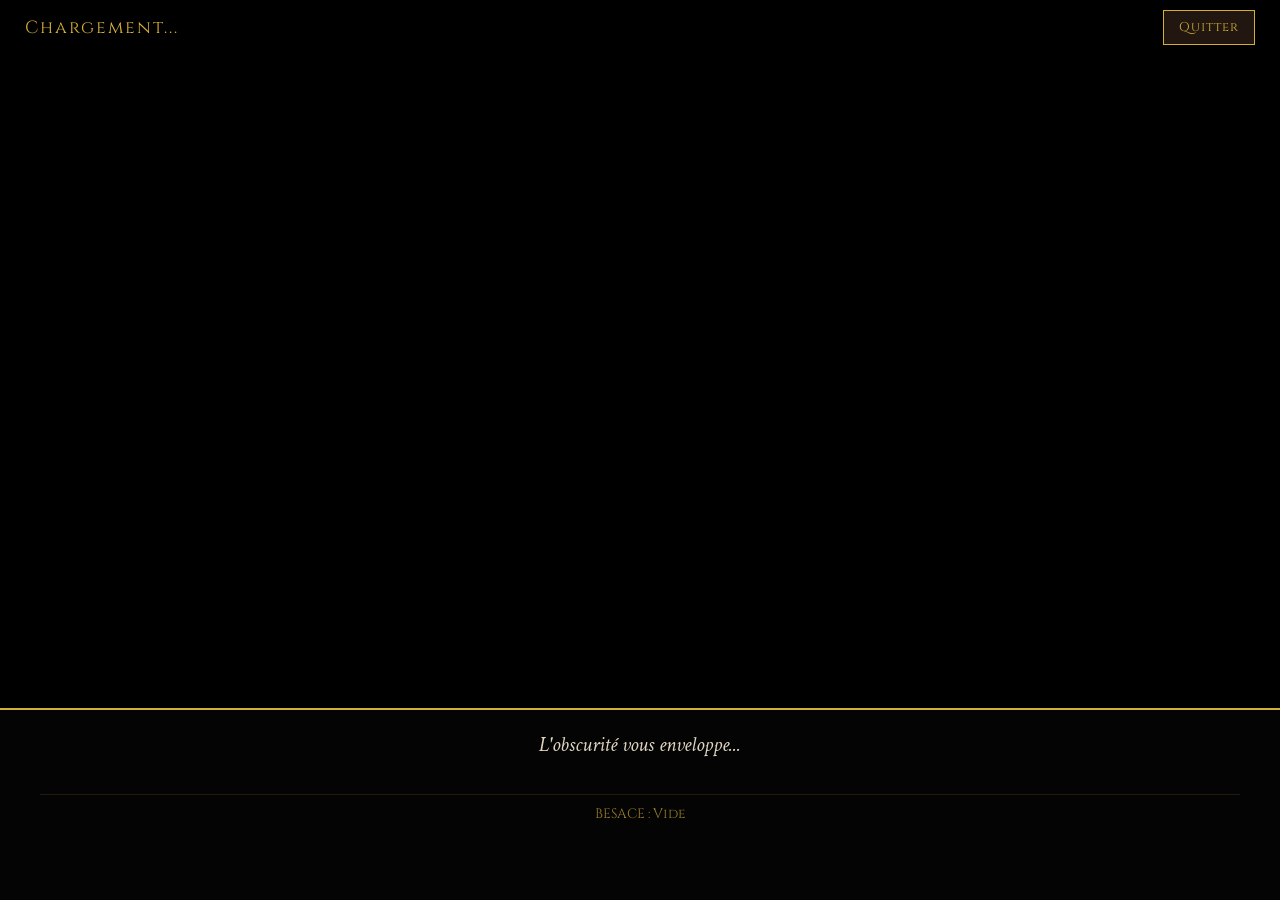
==== game.html @ 6b713013 "Add favicon link to game.html" ====
<!DOCTYPE html>
<html lang="fr">
<head>
    <meta charset="UTF-8">
    <meta name="viewport" content="width=device-width, initial-scale=1.0">
    <title>L'Héritage du Sang - Donjon</title>
    <link href="https://fonts.googleapis.com/css2?family=Cinzel:wght@400;700&family=Crimson+Text:ital,wght@0,400;0,700;1,400&display=swap" rel="stylesheet">
    <link rel="stylesheet" href="css/style.css">
    <link rel="icon" type="image/x-icon" href="favicon.ico">
    <style>
        :root {
            --gold: #d4af37;
            --blood: #8b0000;
            --panel: rgba(10, 10, 10, 0.4);
            --text: #e0d5c0;
        }

        body, html {
            margin: 0; padding: 0; height: 100%;
            background-color: #000; color: var(--text);
            font-family: 'Crimson Text', serif;
            overflow: hidden;
        }

        #scene-container {
            position: relative;
            width: 100vw; height: 100vh;
            background-size: cover;
            background-position: center;
            transition: background-image 1s ease-in-out;
            display: flex; flex-direction: column; justify-content: flex-end;
        }

        /* BARRE SUPÉRIEURE */
        #top-bar {
            position: absolute; top: 0; width: 100%;
            background: linear-gradient(to bottom, rgba(0,0,0,0.9), transparent);
            padding: 10px 25px; display: flex; justify-content: space-between; align-items: center;
            box-sizing: border-box; z-index: 100;
        }
        #player-name { font-family: 'Cinzel', serif; color: var(--gold); letter-spacing: 2px; font-size: 1.1rem; }

        /* ZONE D'INTERFACE BASSE */
        #ui-panel {
            background: var(--panel);
            border-top: 2px solid var(--gold);
            padding: 20px 40px;
            min-height: 150px;
            box-shadow: 0 -15px 40px rgba(0,0,0,0.8);
            z-index: 10;
            text-align: center;
            
            /* AJOUTE CES DEUX LIGNES ICI */
            backdrop-filter: blur(12px);
            -webkit-backdrop-filter: blur(12px);
        }
        
        #description-text {
            font-size: 1.3rem;
            line-height: 1.4;
            margin-bottom: 20px;
            max-width: 1000px;
            margin-left: auto; margin-right: auto;
            font-style: italic;
        }

        #choices-grid {
            display: flex; justify-content: center; gap: 15px; flex-wrap: wrap;
        }

        .btn-game {
            background: rgba(42, 29, 21, 0.8);
            color: var(--gold);
            border: 1px solid var(--gold);
            padding: 10px 25px;
            font-family: 'Cinzel', serif;
            cursor: pointer;
            transition: 0.3s;
            font-size: 0.95rem;
            letter-spacing: 1px;
        }

        .btn-game:hover {
            background: var(--blood);
            color: white;
            box-shadow: 0 0 15px var(--blood);
        }

        #inventory-panel {
            margin-top: 15px; padding-top: 10px;
            border-top: 1px solid rgba(212, 175, 55, 0.2);
            font-size: 0.85rem; color: var(--gold);
            font-family: 'Cinzel', serif;
            opacity: 0.7;
        }

        /* MODALE D'OBJET (LOOT) */
        .item-modal-content {
            background: linear-gradient(145deg, #1a1a1a, #000);
            border: 3px solid var(--gold);
            width: 90%; max-width: 800px;
            display: flex; flex-direction: row;
            padding: 0; overflow: hidden;
            box-shadow: 0 0 100px rgba(212, 175, 55, 0.3);
            animation: modalFadeIn 0.5s ease-out;
        }

        .item-modal-left {
            flex: 1; background: rgba(255,255,255,0.03);
            display: flex; align-items: center; justify-content: center;
            padding: 40px; border-right: 1px solid rgba(212, 175, 55, 0.2);
        }

        .item-modal-left img {
            max-width: 100%;
            filter: drop-shadow(0 0 20px var(--gold));
            animation: itemFloat 3s ease-in-out infinite;
        }

        .item-modal-right {
            flex: 1.5; padding: 40px;
            display: flex; flex-direction: column; justify-content: center; text-align: left;
        }

        #item-modal-title {
            font-family: 'Cinzel', serif; color: var(--gold);
            margin-top: 0; font-size: 2rem; letter-spacing: 4px;
        }

        #item-modal-text {
            font-size: 1.2rem; line-height: 1.6;
            margin-bottom: 30px; color: #fff;
        }

        @keyframes itemFloat {
            0%, 100% { transform: translateY(0); }
            50% { transform: translateY(-15px); }
        }

        @keyframes modalFadeIn {
            from { opacity: 0; transform: scale(0.8); }
            to { opacity: 1; transform: scale(1); }
        }

        /* RESPONSIVE SMARTPHONE */
        @media (max-width: 768px) {
            #ui-panel { padding: 25px 15px; }
            #description-text { font-size: 1.1rem; }
            .btn-game { width: 100%; padding: 15px; }
            .item-modal-content { flex-direction: column; }
            .item-modal-left { padding: 20px; }
            .item-modal-right { padding: 30px; text-align: center; }
        }
    </style>
</head>
<body>

    <div id="rotate-device">
        <div class="rotate-content">
            <img src="assets/images/rotate-icon.png" alt="Rotate">
            <p>L'Héritage du Sang nécessite le mode paysage pour une immersion totale.</p>
            <p>Merci de faire pivoter votre appareil.</p>
        </div>
    </div>

    <!-- MODALE PARCHEMIN (Messages et Questions) -->
    <div id="custom-modal" class="modal-overlay">
        <div class="modal-content">
            <div id="modal-text"></div>
            <div id="modal-input-area" style="display:none; margin-top:20px;">
                <input type="text" id="modal-input-field" style="color: black; border: 1px solid #3d2b1f; padding: 10px; width: 80%;">
            </div>
            <button id="modal-btn" class="btn-modal">Continuer</button>
        </div>
    </div>

    <!-- MODALE OBJET (Loot et Récompenses) -->
    <div id="item-modal" class="modal-overlay" style="display:none;">
        <div class="item-modal-content">
            <div class="item-modal-left">
                <img id="item-modal-img" src="" alt="Objet">
            </div>
            <div class="item-modal-right">
                <h2 id="item-modal-title">OBJET TROUVÉ</h2>
                <div id="item-modal-text"></div>
                <button id="item-modal-btn" class="btn-game">POURSUIVRE</button>
            </div>
        </div>
    </div>

    <!-- CONTENEUR PRINCIPAL DU JEU -->
    <div id="scene-container">
        <div id="top-bar">
            <div id="player-name">Chargement...</div>
            <button class="btn-game" onclick="logout()" style="padding: 8px 15px; font-size: 0.8rem;">Quitter</button>
        </div>

        <div id="ui-panel">
            <div id="description-text">L'obscurité vous enveloppe...</div>
            <div id="choices-grid"></div>
            <div id="inventory-panel">BESACE : <span id="inventory-list">Vide</span></div>
        </div>
    </div>

    <!-- MODALE HALL OF FAME (Grand Parchemin) -->
    <div id="hall-modal" class="modal-overlay" style="display:none;">
        <div class="modal-content" style="height: 600px; max-width: 500px; padding: 60px 80px;">
            <h2 style="font-family: 'Cinzel', serif; color: #3d2b1f; margin-bottom: 10px;">LES ÉVADÉS</h2>
            <div id="hall-list" style="overflow-y: auto; max-height: 350px; width: 100%; color: #3d2b1f; font-weight: bold; line-height: 2;">
                <!-- Les pseudos s'afficheront ici -->
            </div>
            <button class="btn-modal" onclick="document.getElementById('hall-modal').style.display='none'">Fermer</button>
        </div>
    </div>

    <script type="module">
        import { initializeApp } from "https://www.gstatic.com/firebasejs/10.7.1/firebase-app.js";
        import { getAuth, onAuthStateChanged, signOut } from "https://www.gstatic.com/firebasejs/10.7.1/firebase-auth.js";
        import { getFirestore, doc, getDoc, updateDoc, collection, query, where, getDocs, orderBy } from "https://www.gstatic.com/firebasejs/10.7.1/firebase-firestore.js";
        import { firebaseConfig } from "./js/config.js";
        import { UI } from "./js/ui.js";

        const app = initializeApp(firebaseConfig);
        const auth = getAuth(app);
        const db = getFirestore(app);

        // --- EXTENSION DE L'UI POUR LES OBJETS ---
        UI.showItem = function(title, text, imagePath, callback) {
            const modal = document.getElementById('item-modal');
            document.getElementById('item-modal-title').innerText = title;
            document.getElementById('item-modal-text').innerText = text;
            document.getElementById('item-modal-img').src = imagePath;
            modal.style.display = 'flex';
            document.getElementById('item-modal-btn').onclick = () => {
                modal.style.display = 'none';
                if (callback) callback();
            };
        };

        let currentUser = null;
        let userData = null;
        let currentActiveScene = null; // Pour éviter les rechargements inutiles

        // --- GESTION DES SONS AMÉLIORÉE ---
        const sounds = {
            // Actions (One-shot)
            success: new Audio('assets/audio/success.mp3'),
            error: new Audio('assets/audio/error.mp3'),
            gouttes: new Audio('assets/audio/gouttes_eau.mp3'),
            door: new Audio('assets/audio/grincement.mp3'),
            herse: new Audio('assets/audio/herse.mp3'),
            chaines: new Audio('assets/audio/chaines_sol.mp3'),
            pierre: new Audio('assets/audio/pierre_glisse.mp3'),
            verre: new Audio('assets/audio/cliquetis_verre.mp3'),
            bubbles: new Audio('assets/audio/bulles_verre.mp3'),
            vapeur: new Audio('assets/audio/alchimie_ambiance.mp3'),
            spark: new Audio('assets/audio/cristal_spark.mp3'),
            optique: new Audio('assets/audio/optique_ambiance.mp3'),
            miroir: new Audio('assets/audio/miroir_clic.mp3'),            
            rats: new Audio('assets/audio/rats_squeaks.mp3'),
            feu: new Audio('assets/audio/feu_cheminee.mp3'),
            herbo: new Audio('assets/audio/herbo_ambiance.mp3'),
            coupe: new Audio('assets/audio/herbe_coupee.mp3'),
            vent: new Audio('assets/audio/tour_vent.mp3'),
            mecanisme: new Audio('assets/audio/mecanisme_lourd.mp3'),
            tic_tac: new Audio('assets/audio/horloge_tic_tac.mp3'),
            engrenage: new Audio('assets/audio/engrenage_clic.mp3'),
            nuit: new Audio('assets/audio/nuit_remparts.mp3'),
            sommeil: new Audio('assets/audio/pschitt_sommeil.mp3'),
            espoir: new Audio('assets/audio/final_hope.mp3'),
            ouverture: new Audio('assets/audio/pont_qui_tombe.mp3'),
            vent_haut: new Audio('assets/audio/vent_sifflement.mp3'),
            gaz: new Audio('assets/audio/vapeur_pschitt.mp3'),
        };

        // Réglage précis des volumes (0.0 à 1.0)
        sounds.success.volume = 0.2;
        sounds.error.volume = 0.5;
        sounds.gouttes.volume = 0.3;
        sounds.chaines.volume = 0.4;
        sounds.rats.volume = 0.5; // Très bas pour ne pas agacer
        sounds.feu.volume = 0.3;
        sounds.door.volume = 0.4;
        sounds.herse.volume = 0.5
        sounds.verre.volume = 0.2;
        sounds.bubbles.volume = 0.4;
        sounds.vapeur.volume = 0.2;
        sounds.spark.volume = 0.4;
        sounds.optique.volume = 0.3;
        sounds.miroir.volume = 0.5;
        sounds.herbo.volume = 0.7;
        sounds.coupe.volume = 0.5;
        sounds.vent.volume = 0.4;
        sounds.mecanisme.volume = 0.5;
        sounds.tic_tac.volume = 0.3;
        sounds.engrenage.volume = 0.4;
        sounds.nuit.volume = 0.3;
        sounds.sommeil.volume = 0.5;
        sounds.espoir.volume = 0.1;
        sounds.ouverture.volume = 0.2;
        sounds.vent_haut.volume = 0.3;
        sounds.gaz.volume = 0.7;

        function playSound(name) {
            if (sounds[name]) {
                sounds[name].currentTime = 0;
                sounds[name].play().catch(e => console.log("Audio bloqué par le navigateur"));
            }
        }

        function stopAllAmbiance() {
            const ambiances = [sounds.gouttes, sounds.rats, sounds.feu, sounds.bubbles, sounds.vapeur, sounds.optique, sounds.herbo, sounds.vent, sounds.tic_tac, sounds.vent_haut, sounds.nuit, sounds.espoir];
            ambiances.forEach(s => {
                s.pause();
                s.loop = false; // On force l'arrêt de la boucle
                s.currentTime = 0;
            });
        }

        // --- DONNÉES DES SCÈNES ---
        const scenes = {
            "cellule": {
                text: "Vous reprenez conscience dans une cellule glaciale. Vos mains sont enchaînées au mur. Une odeur de salpêtre sature l'air.",
                image: "assets/images/scenes/bg_cellule_01.webp",
                ambience: "gouttes",
                choices: [
                    { text: "Observer les murs", next: "mur_enigme" },
                    { text: "Tirer sur les chaînes", action: () => UI.message("L'acier est trop solide !") }
                ]
            },
            "mur_enigme": {
                text: "Sur une pierre humide, une inscription est gravée : 'Je commence la nuit et je finis le matin, j'apparais deux fois dans l'année et une seule fois dans la journée. Qui suis-je ?'",
                image: "assets/images/scenes/bg_mur_02.webp",
                ambience: "gouttes",
                choices: [
                    { text: "Répondre à l'énigme", action: () => verifierEnigmeN() },
                    { text: "Retourner au centre", next: "cellule" }
                ]
            },
            "couloir_01": {
                text: "Les chaînes sont tombées ! La porte de la cellule a pivoté. Vous débouchez dans un couloir sombre. Des rats bloquent le passage au loin.",
                image: "assets/images/scenes/bg_cellule_01.webp", 
                choices: [
                    { text: "S'avancer vers les rats", next: "couloir_rats" }
                ]
            },
            "couloir_rats": {
                text: "Des dizaines de rats grincent des dents. Un mécanisme complexe est incrusté dans le mur humide.",
                image: "assets/images/scenes/bg_couloir_03.webp",
                ambience: "rats",
                loop: false,
                choices: [
                    { text: "Examiner le mécanisme", next: "zoom_mecanisme" },
                    { text: "Reculer", next: "couloir_01" }
                ]
            },
            "zoom_mecanisme": {
                text: "Le mécanisme attend un nombre précis. Une gravure indique : 'Seul le nombre parfait ouvrira la voie.'",
                image: "assets/images/scenes/bg_mecanisme_rats.webp",
                ambience: "rats",
                loop: false,
                choices: [
                    { text: "Voir la gravure", action: () => enigmeMathRats() },
                    { text: "S'éloigner", next: "couloir_rats" }
                ]
            },
            "salle_des_gardes": {
                text: "La trappe a aspiré les rats ! Vous arrivez dans la salle des gardes. Des armures vides semblent vous surveiller. Une lourde table en chêne trône au centre de la pièce.",
                image: "assets/images/scenes/bg_salle_gardes.webp", 
                choices: [
                    { text: "S'approcher de la table", next: "table_gardes" },
                    { text: "Fouiller les râteliers", action: () => UI.message("Les armes sont enchaînées au mur. Impossible de s'en saisir.") }
                ]
            },
            "table_gardes": {
                text: "Trois casques de cérémonie sont posés sur la table, devant une balance étrange. Une plaque de cuivre semble porter une inscription.",
                image: "assets/images/scenes/bg_table_gardes.webp", 
                choices: [
                    { text: "Lire l'énigme", action: () => enigmeCasqueOr() },
                    { text: "Revenir en arrière", next: "salle_des_gardes" }
                ]
            },
            "grille_fer": {
                text: "Une immense herse de fer bloque le passage. Un froid glacial provient de l'autre côté. À droite de la herse, une fente circulaire semble attendre un objet particulier.",
                image: "assets/images/scenes/bg_grille_fer.webp", 
                choices: [
                    { text: "Insérer le Médaillon", action: () => utiliserMedaillon() },
                    { text: "Revenir à la salle des gardes", next: "salle_des_gardes" }
                ]
            },
            "antichambre": {
                text: "L'air est ici plus lourd, chargé d'une odeur de poussière et d'ancien encens. Les Appartements Royaux s'ouvrent à vous. Une cheminée monumentale attire votre regard.",
                image: "assets/images/scenes/bg_antichambre.webp", 
                ambience: "feu",
                choices: [
                    { text: "Examiner la cheminée", next: "zoom_blason" },
                    { text: "Fouiller les tapisseries", action: () => UI.message("Elles tombent en lambeaux sous vos doigts. Rien d'utile ici.") }
                ]
            },
            "zoom_blason": {
                text: "Le blason des fondateurs est gravé dans la pierre. Quatre animaux devaient y siéger, mais certaines gravures sont effacées, on devine encore la silhouette d'un canidé sur la partie supérieure droite.",
                image: "assets/images/scenes/bg_zoom_blason.webp", 
                ambience: "feu",
                choices: [
                    { text: "Déchiffrer l'énigme", action: () => enigmeBlasonLoup() },
                    { text: "Revenir dans la pièce", next: "antichambre" }
                ]
            },
            "bibliotheque": {
                text: "La porte secrète pivotée, vous entrez dans une bibliothèque royale colossale. Des milliers de grimoires dorment ici. Une étagère semble avoir été manipulée récemment.",
                image: "assets/images/scenes/bg_bibliotheque.webp", 
                choices: [
                    { text: "Examiner l'étagère", next: "zoom_livres" },
                    { text: "Revenir à l'antichambre", next: "antichambre" }
                ]
            },
            "zoom_livres": {
                text: "Une suite de vieux livres porte des dates dorées : 1240, 1245, 1251, 1258... Un emplacement est vide, attendant le livre qui complètera la suite.",
                image: "assets/images/scenes/bg_zoom_livres.webp", 
                choices: [
                    { text: "Placer le livre manquant", action: () => enigmeLivresDates() },
                    { text: "S'éloigner", next: "bibliotheque" }
                ]
            },    
            "cabinet_curiosites": {
                text: "L'air sature de vapeurs d'éther. Des fioles colorées attendent sur un trépied. Un carnet de notes donne les instructions de dosage.",
                image: "assets/images/scenes/bg_cabinet.webp",
                ambience: "bubbles", 
                choices: [
                    { text: "Examiner les fioles", next: "zoom_cabinet" },
                    { text: "Retourner à la bibliothèque", next: "bibliotheque" }
                ]
            },
            "zoom_cabinet": {
                text: "Trois fioles (Rouge: 10ml, Bleue: 22ml, Verte: 7ml) sont prêtes sur l'établi. Le carnet détaille le calcul précis à effectuer.",
                image: "assets/images/scenes/bg_zoom_fioles.webp",
                ambience: "bubbles", 
                choices: [
                    { text: "Voir le carnet", action: () => enigmeFiolesEther() },
                    { text: "Reculer", next: "cabinet_curiosites" }
                ]
            },
            "laboratoire_alchimie": {
                text: "Des sifflements de vapeur s'échappent des tuyaux de cuivre. Au centre, un alambic monumental semble être le cœur de la pièce. Un établi sur le côté attire votre attention.",
                image: "assets/images/scenes/bg_laboratoire.webp",
                ambience: "vapeur",
                choices: [
                    { text: "Examiner l'établi", next: "zoom_alambic" },
                    { text: "Retourner au cabinet", next: "cabinet_curiosites" }
                ]
            },
            "zoom_alambic": {
                text: "Une ardoise poussiéreuse indique une formule de transmutation inachevée. Vous devez déterminer la quantité exacte de Soufre nécessaire.",
                image: "assets/images/scenes/bg_zoom_alambic.webp",
                ambience: "vapeur",
                choices: [
                    { text: "Voir l'ardoise", action: () => enigmeAlchimieEquilibre() },
                    { text: "S'éloigner", next: "laboratoire_alchimie" }
                ]
            },
            "table_geometrie": {
                text: "Une lumière pure traverse la pièce et vient frapper une table de pierre gravée. Un mécanisme de miroirs attend d'être ajusté pour diriger le faisceau.",
                image: "assets/images/scenes/bg_geometrie.webp",
                ambience: "optique",
                loop: false,
                choices: [
                    { text: "Examiner les miroirs", next: "zoom_miroirs" },
                    { text: "Revenir au laboratoire", next: "laboratoire_alchimie" }
                ]
            },
            "zoom_miroirs": {
                text: "Le socle des miroirs indique deux angles de 65°. Une inscription dit : 'Clôt le triangle pour voir la vérité'. Quel angle doit prendre le sommet ?",
                image: "assets/images/scenes/bg_zoom_miroirs.webp",
                ambience: "optique",
                loop: false,
                choices: [
                    { text: "Régler l'angle", action: () => enigmeGeometrieAngles() },
                    { text: "S'éloigner", next: "table_geometrie" }
                ]
            },
            "herboristerie": {
                text: "Une odeur apaisante de plantes séchées embaume la pièce. Sur une étagère, trois plantes singulières semblent attendre d'être préparées selon les instructions du grimoire.",
                image: "assets/images/scenes/bg_herboristerie.webp",
                ambience: "herbo",
                choices: [
                    { text: "Examiner les plantes", next: "zoom_plantes" },
                    { text: "Revenir à la table d'optique", next: "table_geometrie" }
                ]
            },
            "zoom_plantes": {
                text: "Trois plantes (Digitale Bleue, Mandragore Jaune, Belladone Pourpre) sont alignées. Le grimoire indique laquelle doit être broyée pour obtenir la poudre d'argent.",
                image: "assets/images/scenes/bg_zoom_plantes.webp",
                ambience: "herbo",
                choices: [
                    { text: "Lire le grimoire", action: () => enigmeHerboristerie() },
                    { text: "S'éloigner", next: "herboristerie" }
                ]
            },
            "ascenseur_tour": {
                text: "Vous atteignez la base de la Grande Tour. Un ascenseur massif barre la route. Pour l'activer, vous devez régler les contrepoids sur le panneau latéral.",
                image: "assets/images/scenes/bg_ascenseur.webp",
                ambience: "vent",
                choices: [
                    { text: "Examiner le panneau", next: "zoom_poids" },
                    { text: "Revenir à l'herboristerie", next: "herboristerie" }
                ]
            },
            "zoom_poids": {
                text: "Trois curseurs (Soleil, Lune, Étoile) doivent être équilibrés. La stèle indique : 'Le Soleil vaut la Lune et l'Étoile. La Lune est triple de l'Étoile. Le tout pèse 160'.",
                image: "assets/images/scenes/bg_zoom_poids.webp",
                ambience: "vent",
                choices: [
                    { text: "Régler le Soleil", action: () => enigmeAscenseurPoids() },
                    { text: "S'éloigner", next: "ascenseur_tour" }
                ]
            },
            "horloge_astro": {
                text: "L'ascenseur vous dépose au sommet de la tour. Une horloge astronomique monumentale occupe tout le mur. Ses aiguilles dorées semblent attendre une impulsion précise pour libérer le mécanisme final.",
                image: "assets/images/scenes/bg_horloge_astro.webp",
                ambience: "tic_tac",
                choices: [
                    { text: "Observer le cadran", next: "zoom_horloge" },
                    { text: "Redescendre à l'ascenseur", next: "ascenseur_tour" }
                ]
            },
            "zoom_horloge": {
                text: "Le cadran est divisé en 12 signes. Une plaque indique : 'Le Soleil avance de 5 crans par impulsion. S'il part du 12 et reçoit 4 impulsions, où s'arrêtera-t-il ?'",
                image: "assets/images/scenes/bg_zoom_horloge.webp",
                ambience: "tic_tac",
                choices: [
                    { text: "Régler le Soleil", action: () => enigmeHorlogeAstro() },
                    { text: "S'éloigner", next: "horloge_astro" }
                ]
            },
            "observatoire": {
                text: "L'horloge a pivoté, révélant un petit observatoire niché sous les toits de la tour. Un mécanisme de stabilisation semble bloquer l'accès final aux remparts.",
                image: "assets/images/scenes/bg_observatoire.webp",
                ambience: "vent_haut",
                choices: [
                    { text: "Examiner la console", next: "zoom_formule" },
                    { text: "Revenir à l'horloge", next: "horloge_astro" }
                ]
            },
            "zoom_formule": {
                text: "Une plaque indique qu'il faut injecter l'élément le plus léger pour condenser la vapeur (H2O) et libérer le verrou. Vous avez déjà l'Oxygène (O).",
                image: "assets/images/scenes/bg_zoom_formule.webp",
                ambience: "vent_haut",
                choices: [
                    { text: "Injecter l'élément", action: () => enigmeStabilisationEau() },
                    { text: "S'éloigner", next: "observatoire" }
                ]
            },
            "chemin_ronde": {
                text: "Vous sortez sur les remparts. Le vent nocturne siffle entre les créneaux. Deux gardes lourdement armés discutent près d'un brasero, bloquant l'accès à la porte du pont-levis.",
                image: "assets/images/scenes/bg_chemin_ronde.webp",
                ambience: "nuit",
                choices: [
                    { text: "Observer les gardes", next: "zoom_gardes" },
                    { text: "Revenir à l'horloge", next: "horloge_astro" }
                ]
            },
            "zoom_gardes": {
                text: "Les gardes font leurs rondes. L'un met 4 minutes, l'autre 6 minutes. Vous devez utiliser votre Poudre de Sommeil au moment exact où ils se croisent.",
                image: "assets/images/scenes/bg_zoom_gardes.webp",
                ambience: "nuit",
                choices: [
                    { text: "Utiliser la Poudre", action: () => verifierPoudreEtEnigme() },
                    { text: "S'éloigner", next: "chemin_ronde" }
                ]
            },
            "pont_levis": {
                text: "Devant vous se dresse l'ultime porte. Le mécanisme du pont-levis est là, imposant et complexe. La liberté n'est qu'à quelques engrenages.",
                image: "assets/images/scenes/bg_pont_levis.webp",
                ambience: "espoir",
                choices: [
                    { text: "Examiner le mécanisme", next: "zoom_mecanisme_final" },
                    { text: "Retourner sur les remparts", next: "chemin_ronde" }
                ]
            },
            "zoom_mecanisme_final": {
                text: "Le boîtier attend ses pièces. Une inscription dit : '3 tours de Lune d'Or, 2 ailes de Dragon, 1 fer de Maître'. Vous devez insérer vos objets et entrer le code de rotation.",
                image: "assets/images/scenes/bg_zoom_mecanisme_final.webp",
                ambience: "espoir",
                choices: [
                    { text: "Actionner le mécanisme", action: () => verifierObjetsFinaux() },
                    { text: "S'éloigner", next: "pont_levis" }
                ]
            },
            "victoire": {
                text: "Le pont s'abat dans un fracas libérateur. L'air frais de la vallée vous fouette le visage. Vous avez brisé l'Héritage du Sang. Vous faites partie des évadés du château. Vous êtes libre !",
                image: "assets/images/scenes/bg_liberte.webp",
                ambience: "espoir",
                choices: [
                    { text: "VOIR LA LISTE DES ÉVADÉS", action: () => window.afficherLesEvades() },
                    { text: "REJOUER", action: () => location.reload() }
                ]
            },            
        };

        // --- LOGIQUE DE CONNEXION ---
        onAuthStateChanged(auth, async (user) => {
            if (user) {
                currentUser = user;
                const userDoc = await getDoc(doc(db, "users", user.uid));
                userData = userDoc.data() || {};
                
                if (!Array.isArray(userData.inventory)) userData.inventory = [];
                if (!userData.currentScene) userData.currentScene = "cellule";

                document.getElementById('player-name').innerText = userData.pseudo || "Aventurier";
                
                // --- MODIFICATION ICI : On ne rend la scène que si elle change vraiment ---
                if (currentActiveScene !== userData.currentScene) {
                    currentActiveScene = userData.currentScene;
                    renderScene(userData.currentScene);
                }
            } else {
                window.location.href = "index.html";
            }
        });

        async function ajouterObjet(nomObjet) {
            if (!Array.isArray(userData.inventory)) userData.inventory = [];
            if (!userData.inventory.includes(nomObjet)) {
                userData.inventory.push(nomObjet);
                // Mise à jour visuelle immédiate
                document.getElementById('inventory-list').innerText = userData.inventory.join(", ");
                // Sauvegarde dans Firebase
                await updateDoc(doc(db, "users", currentUser.uid), {
                    inventory: userData.inventory
                });
            }
        }

        // --- RENDER ET NAVIGATION ---
        function renderScene(sceneId) {
            const scene = scenes[sceneId];
            if (!scene) return;

            // 1. ARRÊTER TOUTES LES AMBIANCES
            stopAllAmbiance();

            // 2. LANCER L'AMBIANCE DE LA SCÈNE (si elle existe)
            if (scene.ambience && sounds[scene.ambience]) {
                // Si la scène dit loop: false, on ne boucle pas. Sinon, on boucle par défaut (true).
                sounds[scene.ambience].loop = (scene.loop !== false); 
                sounds[scene.ambience].play().catch(e => console.log("Attente action joueur pour son"));
            }

            // 3. MISE À JOUR VISUELLE (Reste identique)
            document.getElementById('scene-container').style.backgroundImage = `url('${scene.image}')`;
            document.getElementById('description-text').innerText = scene.text;
            
            const grid = document.getElementById('choices-grid');
            grid.innerHTML = "";

            scene.choices.forEach(choice => {
                const btn = document.createElement('button');
                btn.className = "btn-game";
                btn.innerText = choice.text;
                btn.onclick = () => {
                    if (choice.next) changeScene(choice.next);
                    if (choice.action) choice.action();
                };
                grid.appendChild(btn);
            });

            document.getElementById('inventory-list').innerText = userData.inventory.length > 0 ? userData.inventory.join(", ") : "Vide";
        }

        async function changeScene(newSceneId) {
            currentActiveScene = newSceneId; // On met à jour le suivi
            userData.currentScene = newSceneId;
            renderScene(newSceneId);
            await updateDoc(doc(db, "users", currentUser.uid), { currentScene: newSceneId });
        }

        // --- RÉSOLUTION DES ÉNIGMES ---
        // Fonction générique factorisant le schéma commun à toutes les énigmes :
        // poser une question, vérifier la réponse (insensible à la casse et aux espaces),
        // afficher le loot le cas échéant, ajouter l'objet à l'inventaire, jouer les sons
        // et enchaîner sur la scène suivante.
        function poserEnigme({ question, bonneReponse, titre, texte, image, objet, extraSound, playDoorSound = true, sceneSuivante, messageErreur }) {
            UI.ask(question, (reponse) => {
                const rep = (reponse || "").toLowerCase().trim();
                if (rep === bonneReponse) {
                    playSound('success');
                    stopAllAmbiance(); 
                    if (extraSound) playSound(extraSound);
                    UI.showItem(titre, texte, image, async () => {
                        if (objet) await ajouterObjet(objet);
                        if (playDoorSound) playSound('door');
                        changeScene(sceneSuivante);
                    });
                } else {
                    playSound('error');
                    UI.message(messageErreur);
                }
            });
        }

        function verifierEnigmeN() {
            poserEnigme({
                question: "Quelle lettre gravez-vous sur la pierre ?",
                bonneReponse: "n",
                titre: "BRAVO !",
                texte: "Tu as trouvé la clé pour te libérer de tes chaînes !",
                image: "assets/images/items/cle_chaine.webp",
                objet: "Clé des chaînes",
                extraSound: "chaines",
                sceneSuivante: "couloir_01",
                messageErreur: "Le silence vous répond."
            });
        }

        function enigmeMathRats() {
            poserEnigme({
                question: "Le mécanisme murmure : 'Divise-moi deux fois par 2, ma somme est 9. Qui suis-je ?'",
                bonneReponse: "36",
                titre: "BRAVO !",
                texte: "Bravo ! Vous avez résolu cette seconde énigme. La trappe du couloir va s'ouvrir pour que les rats s'échappent et libère le couloir. Poursuivez votre chemin vers la sortie !",
                image: "assets/images/items/calcul.webp",
                sceneSuivante: "salle_des_gardes",
                messageErreur: "Le mécanisme refuse de bouger. Une décharge de vapeur siffle."
            });
        }

        function enigmeCasqueOr() {
            poserEnigme({
                question: "L'énigme dit : 'Bronze=2kg. Argent=Bronze+moitié d'Or. Or=Bronze+Argent'. Quel est le poids de l'Or ?",
                bonneReponse: "8",
                titre: "OBJET TROUVÉ",
                texte: "La balance s'équilibre ! Vous récupérez le Médaillon de Garde.",
                image: "assets/images/items/medaillon.webp",
                objet: "Médaillon de Garde",
                playDoorSound: false,
                sceneSuivante: "grille_fer", // Scène suivante à créer
                messageErreur: "La balance ne bouge pas. Le poids est erroné."
            });
        }

        function utiliserMedaillon() {
            // On vérifie si l'objet est dans l'inventaire
            if (userData.inventory.includes("Médaillon de Garde")) {
                playSound('success');
                playSound('herse'); 
                UI.message("Vous insérez le médaillon dans la fente. Un mécanisme complexe s'active et la herse se soulève lourdement !", () => {                    
                    changeScene("antichambre"); // Vers la Zone 2 !
                });
            } else {
                playSound('error');
                UI.message("Vous n'avez rien qui semble s'adapter à cette fente. Vous devriez fouiller la salle précédente.");
            }
        }

        
        function enigmeBlasonLoup() {
            poserEnigme({
                question: "Lion=Haut/Gauche. Aigle=Opposé. Serpent=Sous Lion. Quel prédateur veille au Nord de l'Aigle ?",
                bonneReponse: "loup",
                titre: "TRÉSOR ROYAL",
                texte: "Le blason pivote... Vous trouvez la Bague à Sceau.",
                image: "assets/images/items/bague_sceau.webp",
                objet: "Bague à Sceau",            
                extraSound: "pierre",
                sceneSuivante: "bibliotheque",
                messageErreur: "Le blason reste immobile."
            });
        }

        function enigmeLivresDates() {
            poserEnigme({
                question: "Quelle année doit porter le grimoire (1240, 1245, 1251, 1258...) ?",
                bonneReponse: "1266",
                titre: "DÉCOUVERTE",
                texte: "Le grimoire s'enclenche... Une section pivote, révélant une Fiole d'Ether.",
                image: "assets/images/items/fiole_ether.webp",
                objet: "Fiole d'Ether",
                sceneSuivante: "cabinet_curiosites",
                messageErreur: "Le livre ne rentre pas."
            });
        }

        function enigmeFiolesEther() {
            // Rappel calcul : (7 * 2) + (22 - 10) = 26
            poserEnigme({
                question: "Le nectar d'Ether doit être égal au double de la fiole la plus petite, auquel on ajoute la différence entre la plus grande et la moyenne. Quel dosage (ml) versez-vous ?",
                bonneReponse: "26",
                titre: "ALCHIMIE RÉUSSIE",
                texte: "Le mélange se stabilise et libère un compartiment secret. Vous y trouvez la Clé de l'Alchimiste.",
                image: "assets/images/items/cle_alchimiste.webp",
                objet: "Clé de l'Alchimiste",
                extraSound: "verre",               
                sceneSuivante: "laboratoire_alchimie", // Première scène de la Zone 3
                messageErreur: "Le liquide bouillonne dangereusement... Le dosage est incorrect."
            });
        }

        function enigmeAlchimieEquilibre() {
            poserEnigme({
                question: "[X] Soufre + 2 Mercures = 3 Essences. (Soufre=5, Mercure=10, Essence=15). Quelle est la valeur de X ?",
                bonneReponse: "5",
                titre: "TRANSMUTATION RÉUSSIE",
                texte: "L'alambic siffle une dernière fois et libère un éclat pourpre. Vous saisissez le Cristal d'Énergie.",
                image: "assets/images/items/cristal_energie.webp",
                objet: "Cristal d'Énergie",
                extraSound: "spark",              
                sceneSuivante: "table_geometrie", // Prochaine étape à préparer
                messageErreur: "Le mélange devient instable ! La quantité de Soufre est incorrecte."
            });
        }

        function enigmeGeometrieAngles() {
            // Calcul : 180 - (65 + 65) = 50
            poserEnigme({
                question: "Si les deux angles à la base du triangle valent 65°, quel angle (en degrés) doit avoir le sommet pour que le faisceau soit parfait ?",
                bonneReponse: "50",
                titre: "ALIGNEMENT PARFAIT",
                texte: "Le miroir pivote avec un clic sec. Le rayon frappe le cristal de la statue qui libère la Lentille d'Obsidienne.",
                image: "assets/images/items/lentille_obsidienne.webp",
                objet: "Lentille d'Obsidienne",
                extraSound: "miroir",
                sceneSuivante: "herboristerie", // Prochaine étape : l'Herboristerie
                messageErreur: "Le rayon se perd dans l'obscurité. L'angle est erroné."
            });
        }

        function enigmeHerboristerie() {
            poserEnigme({
                question: "Selon les indices du grimoire (Belladone à droite, Mandragore au centre, Digitale à gauche), laquelle de ces plantes fournit la poudre d'argent ?",
                bonneReponse: "digitale",
                titre: "PRÉPARATION RÉUSSIE",
                texte: "Vous broyez soigneusement les pétales bleus. Une fine poudre argentée se forme. Vous récupérez la Poudre de Sommeil.",
                image: "assets/images/items/poudre_sommeil.webp",
                objet: "Poudre de Sommeil",
                extraSound: "coupe",               
                sceneSuivante: "ascenseur_tour", // Transition vers la Zone 4 (La Tour)
                messageErreur: "La mixture devient sombre et malodorante. Ce n'est pas la bonne plante."
            });
        }

        function enigmeAscenseurPoids() {
            poserEnigme({
                question: "Si le total est 160, que le Soleil = Lune + Étoile, et que la Lune = 3 x Étoile... Quel est le poids du Soleil ?",
                bonneReponse: "80",
                titre: "MÉCANISME ENCLENCHÉ",
                texte: "Dans un fracas de chaînes, l'ascenseur s'ébranle et monte vers les sommets. Vous trouvez une Manivelle de Bronze au sol.",
                image: "assets/images/items/manivelle_bronze.webp",
                objet: "Manivelle de Bronze",
                extraSound: "mecanisme",
                sceneSuivante: "horloge_astro", // Prochaine étape : L'Horloge
                messageErreur: "Les contrepoids refusent de bouger. L'équilibre est rompu."
            });
        }

        function enigmeHorlogeAstro() {
            // Calcul : (5 * 4) = 20. 20 mod 12 = 8.
            poserEnigme({
                question: "Sur quel chiffre (1 à 12) le Soleil finira-t-il sa course après 4 impulsions de 5 crans ?",
                bonneReponse: "8",
                titre: "ALIGNEMENT CÉLESTE",
                texte: "Les rouages s'alignent dans un bourdonnement harmonieux. Un compartiment secret s'ouvre, révélant un Rouage d'Or.",
                image: "assets/images/items/rouage_or.webp",
                objet: "Rouage d'Or",
                extraSound: "engrenage",
                sceneSuivante: "observatoire", // Prochaine étape : Les Gardes
                messageErreur: "L'aiguille tremble mais revient à sa place. Le calcul est faux."
            });
        }

        function verifierPoudreEtEnigme() {
            if (userData.inventory.includes("Poudre de Sommeil")) {
                enigmeGardesSommeil();
            } else {
                playSound('error');
                UI.message("Vous n'avez rien pour neutraliser ces gardes discrètement. Vous devriez fouiller l'herboristerie.");
            }
        }

        function enigmeStabilisationEau() {
            poserEnigme({
                question: "Quel symbole chimique (une seule lettre) faut-il ajouter deux fois à l'Oxygène (O) pour former la molécule d'eau indispensable à la vie ?",
                bonneReponse: "h",
                titre: "ÉQUILIBRE ATTEINT",
                texte: "La vapeur se condense instantanément. Le verrou givré de la porte des remparts explose, libérant le passage. Vous récupérez un Condenseur de Vapeur.",
                image: "assets/images/items/condenseur_vapeur.webp",
                objet: "Condenseur de Vapeur",
                extraSound: "gaz",
                sceneSuivante: "chemin_ronde", // Maintenant on va vers les gardes
                messageErreur: "Le mélange reste gazeux. L'élément injecté n'est pas le bon."
            });
        }

        function enigmeGardesSommeil() {
            // Calcul PPCM de 4 et 6 = 12
            poserEnigme({
                question: "Si le premier garde passe toutes les 4 min et le second toutes les 6 min, dans combien de minutes se croiseront-ils à nouveau devant vous ?",
                bonneReponse: "12",
                titre: "GARDES NEUTRALISÉS",
                texte: "Vous lancez la poudre au moment précis. Les gardes s'effondrent dans un sommeil profond. Vous récupérez la Clé du Pont-Levis sur l'un d'eux.",
                image: "assets/images/items/cle_pont_levis.webp",
                objet: "Clé du Pont-Levis",
                extraSound: "sommeil",
                sceneSuivante: "pont_levis", // Vers le grand final !
                messageErreur: "Votre jet est mal synchronisé. Les gardes sont alertés mais vous parvenez à vous cacher de justesse !"
            });
        }

        function verifierObjetsFinaux() {
            const inventaire = userData.inventory;
            if (inventaire.includes("Rouage d'Or") && inventaire.includes("Manivelle de Bronze") && inventaire.includes("Clé du Pont-Levis")) {
                enigmeFinaleCombinaison();
            } else {
                playSound('error');
                UI.message("Il vous manque des éléments pour activer ce mécanisme. Avez-vous exploré la tour et neutralisé les gardes ?");
            }
        }

        function enigmeFinaleCombinaison() {
            poserEnigme({
                question: "En suivant l'ordre des rotations (Rouage, Manivelle, Clé), quel est le code final à inscrire ?",
                bonneReponse: "321",
                titre: "LIBERTÉ !",
                texte: "Les rouages s'enclenchent, les chaînes se déroulent... Le pont-levis descend lentement vers la vallée !",
                image: "assets/images/items/bg_libre.webp",
                playDoorSound: false,
                extraSound: "ouverture",
                sceneSuivante: "victoire",
                messageErreur: "Les objets s'entrechoquent mais rien ne bouge. La séquence est mauvaise."
            });

            // --- AJOUT : On marque le succès dans Firebase ---
            updateDoc(doc(db, "users", currentUser.uid), { 
                hasEscaped: true,
                escapedAt: new Date() 
            });
        }

        // --- LOGIQUE DU HALL OF FAME ---
        async function afficherLesEvades() {
            const hallModal = document.getElementById('hall-modal');
            const hallList = document.getElementById('hall-list');
            
            // On vide et on montre un message de chargement
            hallList.innerHTML = "<div style='text-align:center; padding:20px;'>Le parchemin se déroule...</div>";
            hallModal.style.display = 'flex';

            try {
                // Requête : Tous les utilisateurs ayant terminé (hasEscaped == true) triés par date
                const q = query(
                    collection(db, "users"), 
                    where("hasEscaped", "==", true), 
                    orderBy("escapedAt", "desc")
                );
                
                const querySnapshot = await getDocs(q);
                
                // On commence par mettre le joueur actuel en haut de liste
                let listeHTML = `<div style="color: #8b0000; border-bottom: 2px dashed #3d2b1f; margin-bottom: 15px; padding-bottom: 5px;">⭐ ${userData.pseudo} (Vous)</div>`;
                
                let count = 0;
                querySnapshot.forEach((doc) => {
                    const data = doc.data();
                    // On évite de se doubler dans la liste
                    if (data.pseudo !== userData.pseudo) {
                        listeHTML += `<div style="margin-bottom: 8px;">${data.pseudo}</div>`;
                        count++;
                    }
                });

                if(count === 0 && querySnapshot.empty) {
                    listeHTML = "<div>Vous êtes le premier à vous évader !</div>";
                }

                hallList.innerHTML = listeHTML;
            } catch (e) {
                console.error("Erreur Hall of Fame:", e);
                hallList.innerHTML = "<div style='font-size:0.9rem;'>Le mécanisme de la liste est grippé... (Vérifiez les index Firebase)</div>";
            }
        }

        // On rend la fonction disponible pour le bouton HTML
        window.afficherLesEvades = afficherLesEvades;

        window.logout = () => signOut(auth);

    </script>
</body>
</html>
---- css/style.css ----
/* css/style.css */
:root {
    --gold: #d4af37;
    --blood: #8b0000;
    --glass: rgba(0, 0, 0, 0.6);
    --text-color: #e0d5c0;
    --parchment-ink: #3d2b1f;
}

body, html {
    margin: 0; padding: 0; height: 100%;
    font-family: 'Crimson Text', serif;
    background-color: #000; color: var(--text-color);
    overflow-x: hidden;
}

/* IMAGE DE FOND (Note le ../ pour sortir du dossier css) */
.bg-accueil {
    position: fixed; top: 0; left: 0; width: 100vw; height: 100vh;
    background-image: url('../assets/images/bg_accueil.webp');
    background-repeat: no-repeat; background-size: cover;
    background-position: center; z-index: 1;
}

.bg-overlay {
    position: fixed; top: 0; left: 0; width: 100vw; height: 100vh;
    background: radial-gradient(circle, rgba(0,0,0,0) 0%, rgba(0,0,0,0.2) 100%);
    z-index: 2;
}

.container {
    position: relative; z-index: 10;
    display: flex; flex-direction: column; align-items: center;
    justify-content: flex-start; padding-top: 10vh;
    min-height: 100vh; padding-bottom: 50px; box-sizing: border-box;
}

.header-titles { margin-bottom: 40px; text-align: center; padding: 0 20px; }

h1 {
    font-family: 'Cinzel', serif; font-size: 5rem;
    color: var(--gold); text-shadow: 0 0 20px rgba(0,0,0,1), 4px 4px 10px rgba(0,0,0,0.8);
    margin: 0; letter-spacing: 12px; line-height: 1.1;
}

.subtitle {
    font-family: 'Cinzel', serif; font-size: 1.8rem;
    color: var(--gold); letter-spacing: 14px;
    text-shadow: 2px 2px 5px rgba(0,0,0,0.8);
    margin-top: 15px; font-weight: bold; opacity: 0.9;
}

.auth-card {
    background: var(--glass); padding: 30px; border: 1px solid var(--gold);
    border-radius: 8px; width: 90%; max-width: 380px;
    box-shadow: 0 0 50px rgba(0,0,0,0.9);
}

h2 { font-family: 'Cinzel', serif; font-size: 1.3rem; color: var(--gold); text-align: center; margin-bottom: 25px; }

.input-group { margin-bottom: 20px; text-align: left; }
label { display: block; margin-bottom: 8px; font-size: 0.9rem; color: #bbb; text-transform: uppercase; }
input { width: 100%; padding: 14px; background: rgba(255,255,255,0.05); border: 1px solid #444; color: white; border-radius: 4px; box-sizing: border-box; }
input:focus { outline: none; border-color: var(--gold); }

.btn-main {
    width: 100%; padding: 16px; background: var(--blood); color: white;
    border: 1px solid var(--gold); font-family: 'Cinzel', serif;
    font-weight: bold; cursor: pointer; letter-spacing: 2px;
}

.toggle-auth { margin-top: 20px; font-size: 0.85rem; color: #aaa; cursor: pointer; text-align: center; text-decoration: underline; }
.credits { position: absolute; bottom: 15px; left: 20px; color: var(--gold); font-size: 0.9rem; z-index: 10; }

/* Cache le message par défaut */
#rotate-device {
    display: none;
    position: fixed;
    top: 0; left: 0; width: 100%; height: 100%;
    background: #000; color: #d4af37;
    z-index: 9999;
    text-align: center;
    justify-content: center; align-items: center;
}

/* LE PARCHEMIN */
.modal-overlay {
    position: fixed; top: 0; left: 0; width: 100%; height: 100%;
    background: rgba(0,0,0,0.8); display: none;
    justify-content: center; align-items: center; z-index: 2000;
}

.modal-content {
    background: url('../assets/images/items/parche.webp') no-repeat center center;
    background-size: contain;
    width: 95%; 
    max-width: 600px;
    height: 450px;
    display: flex; flex-direction: column;
    justify-content: center; align-items: center;
    /* On passe de 80px à 110px de padding latéral pour repousser le texte vers le centre */
    padding: 40px 110px; 
    box-sizing: border-box; text-align: center;
    color: #3d2b1f; font-family: 'Crimson Text', serif;
    font-weight: bold; font-size: 1.1rem;
}

#modal-text {
    width: 100%;
    /* On réduit la largeur max de 380px à 320px pour forcer des lignes plus courtes */
    max-width: 320px; 
    margin-bottom: 10px;
    line-height: 1.3; /* On aère un peu l'interligne pour la lisibilité */
    word-wrap: break-word;
}

#modal-input-field {
    background: rgba(0,0,0,0.05);
    border: 1px solid #3d2b1f;
    font-family: 'Cinzel', serif;
    text-align: center;
    width: 200px; /* Champ plus petit et élégant */
}

.btn-modal {
    margin-top: 20px; background: transparent;
    border: 1px solid var(--parchment-ink); padding: 8px 20px;
    color: var(--parchment-ink); cursor: pointer;
    font-family: 'Cinzel', serif; font-weight: bold;
}

/* RESPONSIVE */
@media (max-width: 768px) {
    h1 { font-size: 2.5rem; letter-spacing: 4px; }
    .subtitle { font-size: 1.2rem; }
    .modal-content { height: 320px; padding: 40px; font-size: 1rem; }
}

/* Affiche le message seulement si le téléphone est en mode portrait (vertical) */
@media screen and (orientation: portrait) {
    #rotate-device {
        display: flex;
    }
}

.rotate-content img { width: 80px; margin-bottom: 20px; animation: rotateAnim 2s infinite; }
@keyframes rotateAnim {
    0% { transform: rotate(0deg); }
    50% { transform: rotate(-90deg); }
    100% { transform: rotate(0deg); }
}
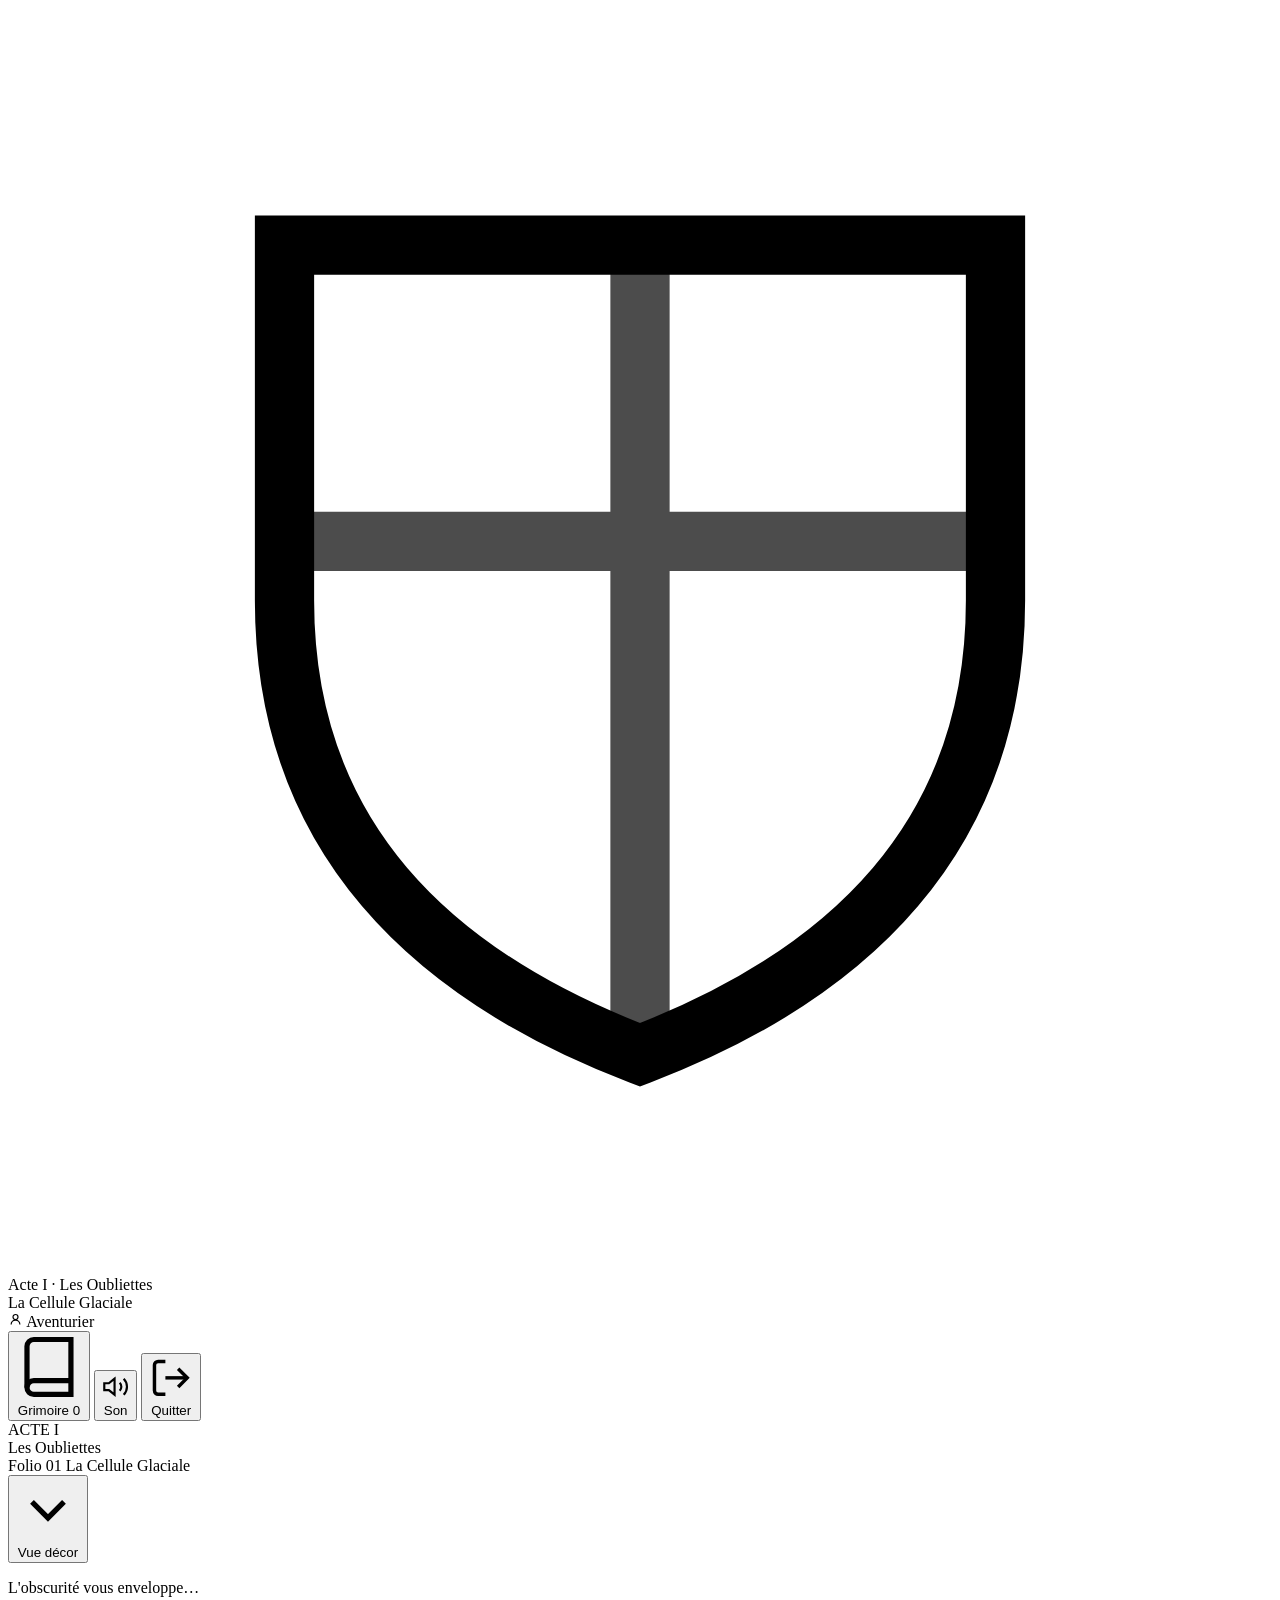
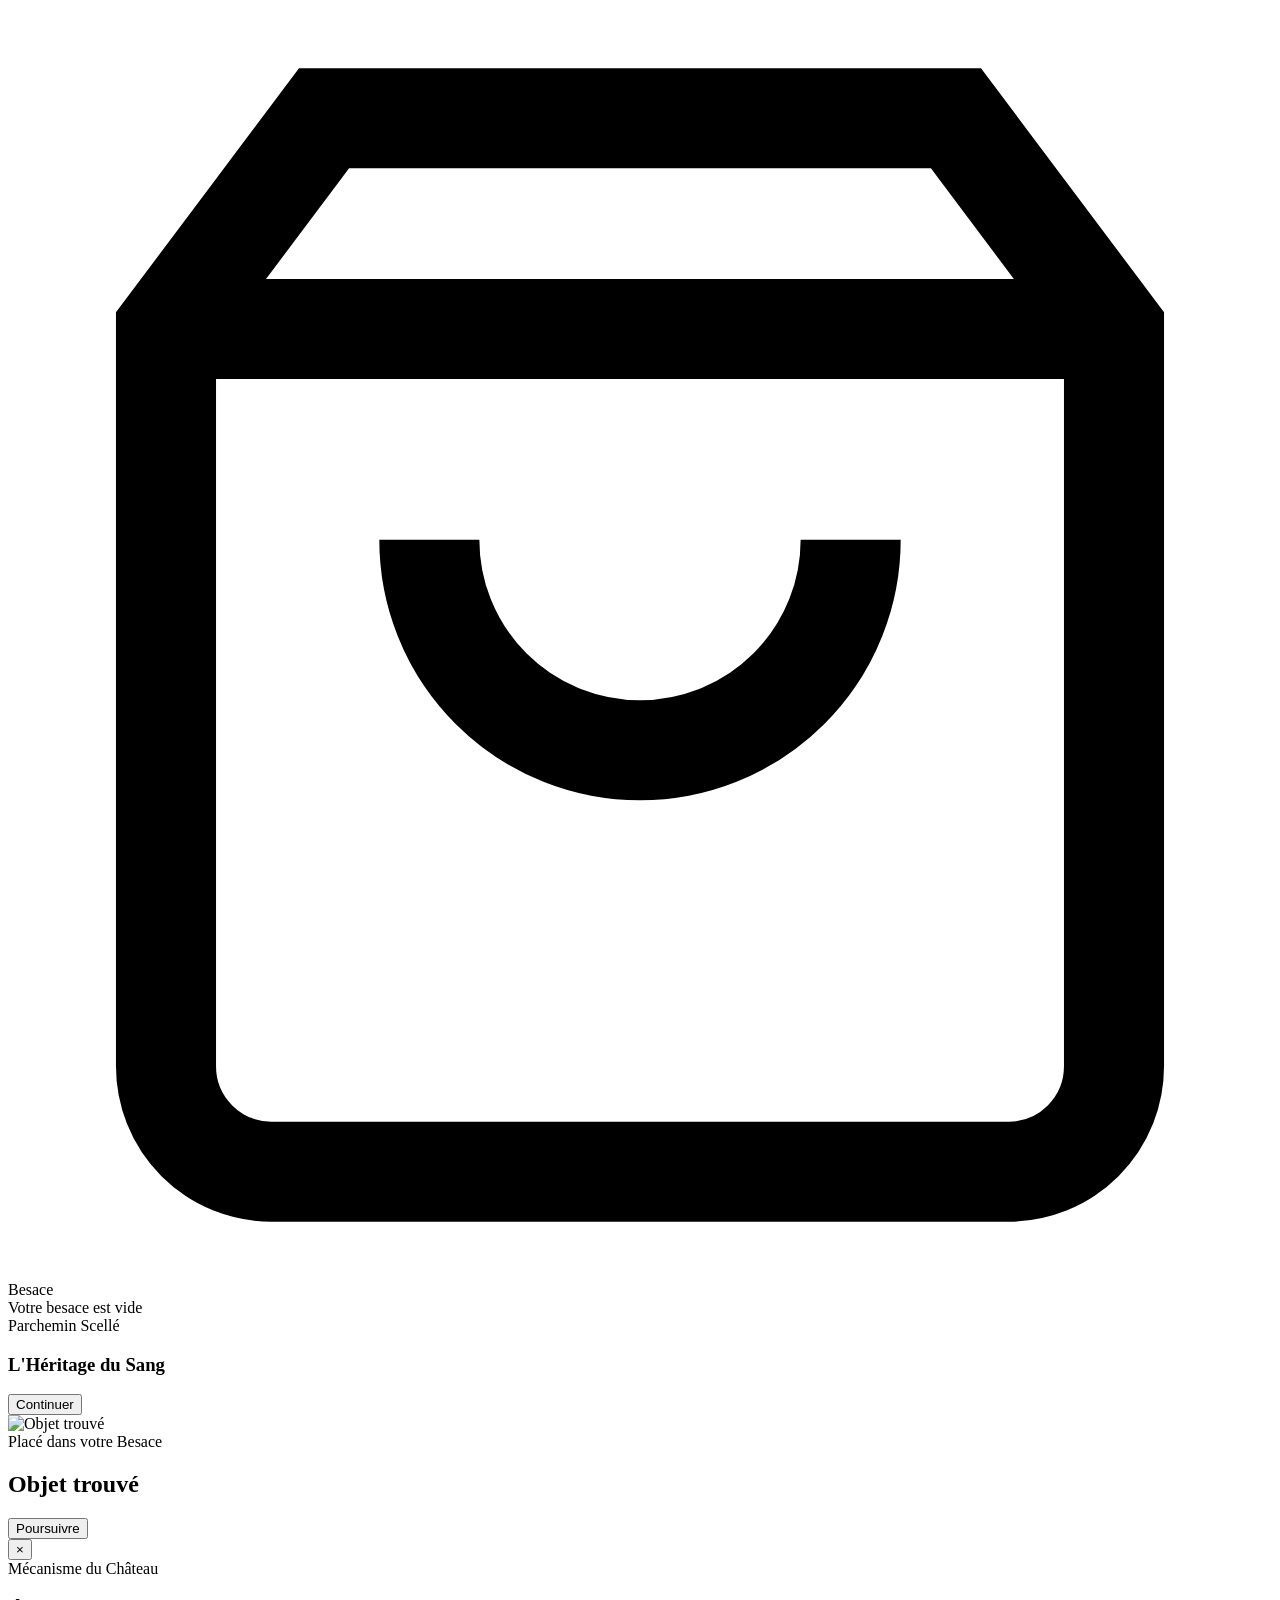
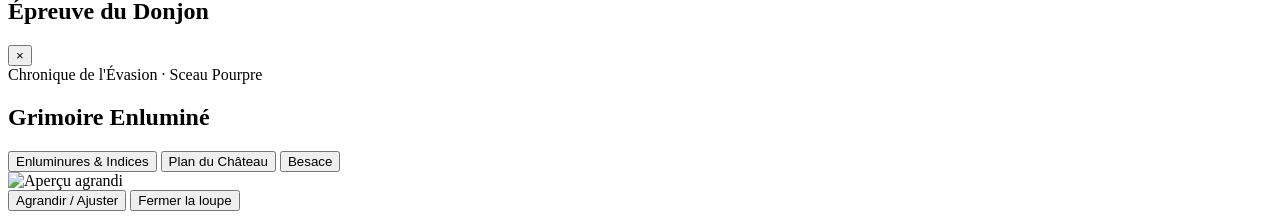
==== commit 7a3539b3: "Add files via upload" ====
--- a/game.html
+++ b/game.html
@@ -1,989 +1,236 @@
 <!DOCTYPE html>
 <html lang="fr">
 <head>
-    <meta charset="UTF-8">
-    <meta name="viewport" content="width=device-width, initial-scale=1.0">
-    <title>L'Héritage du Sang - Donjon</title>
-    <link href="https://fonts.googleapis.com/css2?family=Cinzel:wght@400;700&family=Crimson+Text:ital,wght@0,400;0,700;1,400&display=swap" rel="stylesheet">
-    <link rel="stylesheet" href="css/style.css">
-    <link rel="icon" type="image/x-icon" href="favicon.ico">
-    <style>
-        :root {
-            --gold: #d4af37;
-            --blood: #8b0000;
-            --panel: rgba(10, 10, 10, 0.4);
-            --text: #e0d5c0;
-        }
-
-        body, html {
-            margin: 0; padding: 0; height: 100%;
-            background-color: #000; color: var(--text);
-            font-family: 'Crimson Text', serif;
-            overflow: hidden;
-        }
-
-        #scene-container {
-            position: relative;
-            width: 100vw; height: 100vh;
-            background-size: cover;
-            background-position: center;
-            transition: background-image 1s ease-in-out;
-            display: flex; flex-direction: column; justify-content: flex-end;
-        }
-
-        /* BARRE SUPÉRIEURE */
-        #top-bar {
-            position: absolute; top: 0; width: 100%;
-            background: linear-gradient(to bottom, rgba(0,0,0,0.9), transparent);
-            padding: 10px 25px; display: flex; justify-content: space-between; align-items: center;
-            box-sizing: border-box; z-index: 100;
-        }
-        #player-name { font-family: 'Cinzel', serif; color: var(--gold); letter-spacing: 2px; font-size: 1.1rem; }
-
-        /* ZONE D'INTERFACE BASSE */
-        #ui-panel {
-            background: var(--panel);
-            border-top: 2px solid var(--gold);
-            padding: 20px 40px;
-            min-height: 150px;
-            box-shadow: 0 -15px 40px rgba(0,0,0,0.8);
-            z-index: 10;
-            text-align: center;
-            
-            /* AJOUTE CES DEUX LIGNES ICI */
-            backdrop-filter: blur(12px);
-            -webkit-backdrop-filter: blur(12px);
-        }
-        
-        #description-text {
-            font-size: 1.3rem;
-            line-height: 1.4;
-            margin-bottom: 20px;
-            max-width: 1000px;
-            margin-left: auto; margin-right: auto;
-            font-style: italic;
-        }
-
-        #choices-grid {
-            display: flex; justify-content: center; gap: 15px; flex-wrap: wrap;
-        }
-
-        .btn-game {
-            background: rgba(42, 29, 21, 0.8);
-            color: var(--gold);
-            border: 1px solid var(--gold);
-            padding: 10px 25px;
-            font-family: 'Cinzel', serif;
-            cursor: pointer;
-            transition: 0.3s;
-            font-size: 0.95rem;
-            letter-spacing: 1px;
-        }
-
-        .btn-game:hover {
-            background: var(--blood);
-            color: white;
-            box-shadow: 0 0 15px var(--blood);
-        }
-
-        #inventory-panel {
-            margin-top: 15px; padding-top: 10px;
-            border-top: 1px solid rgba(212, 175, 55, 0.2);
-            font-size: 0.85rem; color: var(--gold);
-            font-family: 'Cinzel', serif;
-            opacity: 0.7;
-        }
-
-        /* MODALE D'OBJET (LOOT) */
-        .item-modal-content {
-            background: linear-gradient(145deg, #1a1a1a, #000);
-            border: 3px solid var(--gold);
-            width: 90%; max-width: 800px;
-            display: flex; flex-direction: row;
-            padding: 0; overflow: hidden;
-            box-shadow: 0 0 100px rgba(212, 175, 55, 0.3);
-            animation: modalFadeIn 0.5s ease-out;
-        }
-
-        .item-modal-left {
-            flex: 1; background: rgba(255,255,255,0.03);
-            display: flex; align-items: center; justify-content: center;
-            padding: 40px; border-right: 1px solid rgba(212, 175, 55, 0.2);
-        }
-
-        .item-modal-left img {
-            max-width: 100%;
-            filter: drop-shadow(0 0 20px var(--gold));
-            animation: itemFloat 3s ease-in-out infinite;
-        }
-
-        .item-modal-right {
-            flex: 1.5; padding: 40px;
-            display: flex; flex-direction: column; justify-content: center; text-align: left;
-        }
-
-        #item-modal-title {
-            font-family: 'Cinzel', serif; color: var(--gold);
-            margin-top: 0; font-size: 2rem; letter-spacing: 4px;
-        }
-
-        #item-modal-text {
-            font-size: 1.2rem; line-height: 1.6;
-            margin-bottom: 30px; color: #fff;
-        }
-
-        @keyframes itemFloat {
-            0%, 100% { transform: translateY(0); }
-            50% { transform: translateY(-15px); }
-        }
-
-        @keyframes modalFadeIn {
-            from { opacity: 0; transform: scale(0.8); }
-            to { opacity: 1; transform: scale(1); }
-        }
-
-        /* RESPONSIVE SMARTPHONE */
-        @media (max-width: 768px) {
-            #ui-panel { padding: 25px 15px; }
-            #description-text { font-size: 1.1rem; }
-            .btn-game { width: 100%; padding: 15px; }
-            .item-modal-content { flex-direction: column; }
-            .item-modal-left { padding: 20px; }
-            .item-modal-right { padding: 30px; text-align: center; }
-        }
-    </style>
+  <meta charset="UTF-8" />
+  <meta name="viewport" content="width=device-width, initial-scale=1.0" />
+  <title>L'Héritage du Sang — Exploration du Donjon</title>
+  <link rel="icon" type="image/x-icon" href="favicon.ico" />
+  <link rel="preconnect" href="https://fonts.googleapis.com" />
+  <link rel="preconnect" href="https://fonts.gstatic.com" crossorigin />
+  <link href="https://fonts.googleapis.com/css2?family=Cinzel:wght@500;600;700&family=Cormorant+Garamond:ital,wght@0,400;0,600;1,400;1,600&family=DM+Sans:wght@400;500;600;700&display=swap" rel="stylesheet" />
+  <link rel="stylesheet" href="css/theme.css" />
+  <link rel="stylesheet" href="css/game.css" />
+  <link rel="stylesheet" href="css/minigames.css" />
 </head>
-<body>
-
-    <div id="rotate-device">
-        <div class="rotate-content">
-            <img src="assets/images/rotate-icon.png" alt="Rotate">
-            <p>L'Héritage du Sang nécessite le mode paysage pour une immersion totale.</p>
-            <p>Merci de faire pivoter votre appareil.</p>
-        </div>
-    </div>
-
-    <!-- MODALE PARCHEMIN (Messages et Questions) -->
-    <div id="custom-modal" class="modal-overlay">
-        <div class="modal-content">
-            <div id="modal-text"></div>
-            <div id="modal-input-area" style="display:none; margin-top:20px;">
-                <input type="text" id="modal-input-field" style="color: black; border: 1px solid #3d2b1f; padding: 10px; width: 80%;">
+<body class="game-page">
+  <div id="scene-stage">
+    <div id="scene-layer-a" class="scene-layer is-visible" aria-hidden="true"></div>
+    <div id="scene-layer-b" class="scene-layer" aria-hidden="true"></div>
+    <div class="scene-vignette" aria-hidden="true"></div>
+    <div class="scene-draft-frame" aria-hidden="true"></div>
+
+    <!-- RUBAN SUPÉRIEUR ENLUMINÉ -->
+    <header class="top-ribbon">
+      <div class="ribbon-left">
+        <div class="ribbon-seal" aria-hidden="true">
+          <svg viewBox="0 0 64 64" fill="none" stroke="currentColor" stroke-width="3">
+            <path d="M14 12h36v18c0 12-7.5 19-18 23-10.5-4-18-11-18-23V12Z" />
+            <path d="M32 12v41M14 27h36" stroke-opacity="0.7" />
+          </svg>
+        </div>
+        <div class="ribbon-location">
+          <div id="zone-label" class="ribbon-zone-label">Acte I · Les Oubliettes</div>
+          <div id="scene-title" class="ribbon-scene-title">La Cellule Glaciale</div>
+        </div>
+      </div>
+
+      <nav id="zone-stepper" class="zone-stepper" aria-label="Progression des 4 actes"></nav>
+
+      <div class="ribbon-actions">
+        <div class="player-chip" title="Prisonnier en fuite">
+          <svg viewBox="0 0 24 24" fill="none" stroke="currentColor" stroke-width="1.9" width="15" height="15">
+            <circle cx="12" cy="8" r="4" />
+            <path d="M5 20a7 7 0 0 1 14 0" />
+          </svg>
+          <span id="player-name">Aventurier</span>
+        </div>
+
+        <button type="button" class="btn-icon btn-journal" id="btn-journal" title="Ouvrir le Grimoire d'Évasion">
+          <svg viewBox="0 0 24 24" fill="none" stroke="currentColor" stroke-width="1.9">
+            <path d="M4 19.5A2.5 2.5 0 0 1 6.5 17H20" />
+            <path d="M6.5 2H20v20H6.5A2.5 2.5 0 0 1 4 19.5v-15A2.5 2.5 0 0 1 6.5 2z" />
+          </svg>
+          <span class="btn-label">Grimoire</span>
+          <span id="journal-badge" class="journal-badge">0</span>
+        </button>
+
+        <button type="button" class="btn-icon btn-audio" id="btn-audio" title="Activer ou couper le son">
+          <svg id="icon-audio-on" viewBox="0 0 24 24" fill="none" stroke="currentColor" stroke-width="1.9">
+            <polygon points="11 5 6 9 2 9 2 15 6 15 11 19 11 5" />
+            <path d="M15.5 8.5a5 5 0 0 1 0 7" />
+            <path d="M19 5a10 10 0 0 1 0 14" />
+          </svg>
+          <svg id="icon-audio-off" viewBox="0 0 24 24" fill="none" stroke="currentColor" stroke-width="1.9" style="display:none;">
+            <polygon points="11 5 6 9 2 9 2 15 6 15 11 19 11 5" />
+            <line x1="23" y1="9" x2="17" y2="15" />
+            <line x1="17" y1="9" x2="23" y2="15" />
+          </svg>
+          <span class="btn-label">Son</span>
+        </button>
+
+        <button type="button" class="btn-icon" id="btn-logout" title="Quitter le donjon">
+          <svg viewBox="0 0 24 24" fill="none" stroke="currentColor" stroke-width="1.9">
+            <path d="M9 21H5a2 2 0 0 1-2-2V5a2 2 0 0 1 2-2h4" />
+            <polyline points="16 17 21 12 16 7" />
+            <line x1="21" y1="12" x2="9" y2="12" />
+          </svg>
+          <span class="btn-label">Quitter</span>
+        </button>
+      </div>
+    </header>
+
+    <div id="zone-announcement" class="zone-announcement" aria-live="polite">
+      <div id="zone-announcement-kicker" class="zone-announcement-kicker">ACTE I</div>
+      <div id="zone-announcement-title" class="zone-announcement-title">Les Oubliettes</div>
+    </div>
+
+    <!-- FOLIO PARCHEMIN FLOTTANT -->
+    <section class="folio-dock-wrap" aria-label="Chronique du donjon">
+      <div id="folio-dock" class="folio-dock grimoire-surface">
+        <div class="folio-head">
+          <div class="folio-meta">
+            <span id="folio-step-pill" class="folio-step-pill">Folio 01</span>
+            <span id="folio-subtitle" class="folio-tag">La Cellule Glaciale</span>
+          </div>
+
+          <div class="folio-head-controls">
+            <button type="button" class="btn-mini-ghost" id="btn-scene-hint" style="display:none;" title="Consulter une marge enluminée du grimoire">
+              <svg viewBox="0 0 24 24" fill="none" stroke="currentColor" stroke-width="2">
+                <circle cx="12" cy="12" r="10" />
+                <path d="M9.09 9a3 3 0 0 1 5.83 1c0 2-3 3-3 3" />
+                <line x1="12" y1="17" x2="12.01" y2="17" />
+              </svg>
+              <span>Indice</span>
+            </button>
+            <button type="button" class="btn-mini-ghost" id="btn-collapse-folio" title="Réduire pour admirer la salle">
+              <svg viewBox="0 0 24 24" fill="none" stroke="currentColor" stroke-width="2">
+                <polyline points="6 9 12 15 18 9" />
+              </svg>
+              <span id="collapse-label">Vue décor</span>
+            </button>
+          </div>
+        </div>
+
+        <div class="folio-collapsible">
+          <p id="description-text">L'obscurité vous enveloppe…</p>
+
+          <div id="choices-grid"></div>
+
+          <div class="inventory-strip">
+            <div class="inventory-label">
+              <svg viewBox="0 0 24 24" fill="none" stroke="currentColor" stroke-width="1.9">
+                <path d="M6 2L3 6v14a2 2 0 0 0 2 2h14a2 2 0 0 0 2-2V6l-3-4z" />
+                <line x1="3" y1="6" x2="21" y2="6" />
+                <path d="M16 10a4 4 0 0 1-8 0" />
+              </svg>
+              <span>Besace</span>
             </div>
-            <button id="modal-btn" class="btn-modal">Continuer</button>
-        </div>
-    </div>
-
-    <!-- MODALE OBJET (Loot et Récompenses) -->
-    <div id="item-modal" class="modal-overlay" style="display:none;">
-        <div class="item-modal-content">
-            <div class="item-modal-left">
-                <img id="item-modal-img" src="" alt="Objet">
+            <div id="inventory-slots" class="inventory-slots">
+              <span class="inventory-empty">Votre besace est vide</span>
             </div>
-            <div class="item-modal-right">
-                <h2 id="item-modal-title">OBJET TROUVÉ</h2>
-                <div id="item-modal-text"></div>
-                <button id="item-modal-btn" class="btn-game">POURSUIVRE</button>
-            </div>
-        </div>
-    </div>
-
-    <!-- CONTENEUR PRINCIPAL DU JEU -->
-    <div id="scene-container">
-        <div id="top-bar">
-            <div id="player-name">Chargement...</div>
-            <button class="btn-game" onclick="logout()" style="padding: 8px 15px; font-size: 0.8rem;">Quitter</button>
-        </div>
-
-        <div id="ui-panel">
-            <div id="description-text">L'obscurité vous enveloppe...</div>
-            <div id="choices-grid"></div>
-            <div id="inventory-panel">BESACE : <span id="inventory-list">Vide</span></div>
-        </div>
-    </div>
-
-    <!-- MODALE HALL OF FAME (Grand Parchemin) -->
-    <div id="hall-modal" class="modal-overlay" style="display:none;">
-        <div class="modal-content" style="height: 600px; max-width: 500px; padding: 60px 80px;">
-            <h2 style="font-family: 'Cinzel', serif; color: #3d2b1f; margin-bottom: 10px;">LES ÉVADÉS</h2>
-            <div id="hall-list" style="overflow-y: auto; max-height: 350px; width: 100%; color: #3d2b1f; font-weight: bold; line-height: 2;">
-                <!-- Les pseudos s'afficheront ici -->
-            </div>
-            <button class="btn-modal" onclick="document.getElementById('hall-modal').style.display='none'">Fermer</button>
-        </div>
-    </div>
-
-    <script type="module">
-        import { initializeApp } from "https://www.gstatic.com/firebasejs/10.7.1/firebase-app.js";
-        import { getAuth, onAuthStateChanged, signOut } from "https://www.gstatic.com/firebasejs/10.7.1/firebase-auth.js";
-        import { getFirestore, doc, getDoc, updateDoc, collection, query, where, getDocs, orderBy } from "https://www.gstatic.com/firebasejs/10.7.1/firebase-firestore.js";
-        import { firebaseConfig } from "./js/config.js";
-        import { UI } from "./js/ui.js";
-
-        const app = initializeApp(firebaseConfig);
-        const auth = getAuth(app);
-        const db = getFirestore(app);
-
-        // --- EXTENSION DE L'UI POUR LES OBJETS ---
-        UI.showItem = function(title, text, imagePath, callback) {
-            const modal = document.getElementById('item-modal');
-            document.getElementById('item-modal-title').innerText = title;
-            document.getElementById('item-modal-text').innerText = text;
-            document.getElementById('item-modal-img').src = imagePath;
-            modal.style.display = 'flex';
-            document.getElementById('item-modal-btn').onclick = () => {
-                modal.style.display = 'none';
-                if (callback) callback();
-            };
-        };
-
-        let currentUser = null;
-        let userData = null;
-        let currentActiveScene = null; // Pour éviter les rechargements inutiles
-
-        // --- GESTION DES SONS AMÉLIORÉE ---
-        const sounds = {
-            // Actions (One-shot)
-            success: new Audio('assets/audio/success.mp3'),
-            error: new Audio('assets/audio/error.mp3'),
-            gouttes: new Audio('assets/audio/gouttes_eau.mp3'),
-            door: new Audio('assets/audio/grincement.mp3'),
-            herse: new Audio('assets/audio/herse.mp3'),
-            chaines: new Audio('assets/audio/chaines_sol.mp3'),
-            pierre: new Audio('assets/audio/pierre_glisse.mp3'),
-            verre: new Audio('assets/audio/cliquetis_verre.mp3'),
-            bubbles: new Audio('assets/audio/bulles_verre.mp3'),
-            vapeur: new Audio('assets/audio/alchimie_ambiance.mp3'),
-            spark: new Audio('assets/audio/cristal_spark.mp3'),
-            optique: new Audio('assets/audio/optique_ambiance.mp3'),
-            miroir: new Audio('assets/audio/miroir_clic.mp3'),            
-            rats: new Audio('assets/audio/rats_squeaks.mp3'),
-            feu: new Audio('assets/audio/feu_cheminee.mp3'),
-            herbo: new Audio('assets/audio/herbo_ambiance.mp3'),
-            coupe: new Audio('assets/audio/herbe_coupee.mp3'),
-            vent: new Audio('assets/audio/tour_vent.mp3'),
-            mecanisme: new Audio('assets/audio/mecanisme_lourd.mp3'),
-            tic_tac: new Audio('assets/audio/horloge_tic_tac.mp3'),
-            engrenage: new Audio('assets/audio/engrenage_clic.mp3'),
-            nuit: new Audio('assets/audio/nuit_remparts.mp3'),
-            sommeil: new Audio('assets/audio/pschitt_sommeil.mp3'),
-            espoir: new Audio('assets/audio/final_hope.mp3'),
-            ouverture: new Audio('assets/audio/pont_qui_tombe.mp3'),
-            vent_haut: new Audio('assets/audio/vent_sifflement.mp3'),
-            gaz: new Audio('assets/audio/vapeur_pschitt.mp3'),
-        };
-
-        // Réglage précis des volumes (0.0 à 1.0)
-        sounds.success.volume = 0.2;
-        sounds.error.volume = 0.5;
-        sounds.gouttes.volume = 0.3;
-        sounds.chaines.volume = 0.4;
-        sounds.rats.volume = 0.5; // Très bas pour ne pas agacer
-        sounds.feu.volume = 0.3;
-        sounds.door.volume = 0.4;
-        sounds.herse.volume = 0.5
-        sounds.verre.volume = 0.2;
-        sounds.bubbles.volume = 0.4;
-        sounds.vapeur.volume = 0.2;
-        sounds.spark.volume = 0.4;
-        sounds.optique.volume = 0.3;
-        sounds.miroir.volume = 0.5;
-        sounds.herbo.volume = 0.7;
-        sounds.coupe.volume = 0.5;
-        sounds.vent.volume = 0.4;
-        sounds.mecanisme.volume = 0.5;
-        sounds.tic_tac.volume = 0.3;
-        sounds.engrenage.volume = 0.4;
-        sounds.nuit.volume = 0.3;
-        sounds.sommeil.volume = 0.5;
-        sounds.espoir.volume = 0.1;
-        sounds.ouverture.volume = 0.2;
-        sounds.vent_haut.volume = 0.3;
-        sounds.gaz.volume = 0.7;
-
-        function playSound(name) {
-            if (sounds[name]) {
-                sounds[name].currentTime = 0;
-                sounds[name].play().catch(e => console.log("Audio bloqué par le navigateur"));
-            }
-        }
-
-        function stopAllAmbiance() {
-            const ambiances = [sounds.gouttes, sounds.rats, sounds.feu, sounds.bubbles, sounds.vapeur, sounds.optique, sounds.herbo, sounds.vent, sounds.tic_tac, sounds.vent_haut, sounds.nuit, sounds.espoir];
-            ambiances.forEach(s => {
-                s.pause();
-                s.loop = false; // On force l'arrêt de la boucle
-                s.currentTime = 0;
-            });
-        }
-
-        // --- DONNÉES DES SCÈNES ---
-        const scenes = {
-            "cellule": {
-                text: "Vous reprenez conscience dans une cellule glaciale. Vos mains sont enchaînées au mur. Une odeur de salpêtre sature l'air.",
-                image: "assets/images/scenes/bg_cellule_01.webp",
-                ambience: "gouttes",
-                choices: [
-                    { text: "Observer les murs", next: "mur_enigme" },
-                    { text: "Tirer sur les chaînes", action: () => UI.message("L'acier est trop solide !") }
-                ]
-            },
-            "mur_enigme": {
-                text: "Sur une pierre humide, une inscription est gravée : 'Je commence la nuit et je finis le matin, j'apparais deux fois dans l'année et une seule fois dans la journée. Qui suis-je ?'",
-                image: "assets/images/scenes/bg_mur_02.webp",
-                ambience: "gouttes",
-                choices: [
-                    { text: "Répondre à l'énigme", action: () => verifierEnigmeN() },
-                    { text: "Retourner au centre", next: "cellule" }
-                ]
-            },
-            "couloir_01": {
-                text: "Les chaînes sont tombées ! La porte de la cellule a pivoté. Vous débouchez dans un couloir sombre. Des rats bloquent le passage au loin.",
-                image: "assets/images/scenes/bg_cellule_01.webp", 
-                choices: [
-                    { text: "S'avancer vers les rats", next: "couloir_rats" }
-                ]
-            },
-            "couloir_rats": {
-                text: "Des dizaines de rats grincent des dents. Un mécanisme complexe est incrusté dans le mur humide.",
-                image: "assets/images/scenes/bg_couloir_03.webp",
-                ambience: "rats",
-                loop: false,
-                choices: [
-                    { text: "Examiner le mécanisme", next: "zoom_mecanisme" },
-                    { text: "Reculer", next: "couloir_01" }
-                ]
-            },
-            "zoom_mecanisme": {
-                text: "Le mécanisme attend un nombre précis. Une gravure indique : 'Seul le nombre parfait ouvrira la voie.'",
-                image: "assets/images/scenes/bg_mecanisme_rats.webp",
-                ambience: "rats",
-                loop: false,
-                choices: [
-                    { text: "Voir la gravure", action: () => enigmeMathRats() },
-                    { text: "S'éloigner", next: "couloir_rats" }
-                ]
-            },
-            "salle_des_gardes": {
-                text: "La trappe a aspiré les rats ! Vous arrivez dans la salle des gardes. Des armures vides semblent vous surveiller. Une lourde table en chêne trône au centre de la pièce.",
-                image: "assets/images/scenes/bg_salle_gardes.webp", 
-                choices: [
-                    { text: "S'approcher de la table", next: "table_gardes" },
-                    { text: "Fouiller les râteliers", action: () => UI.message("Les armes sont enchaînées au mur. Impossible de s'en saisir.") }
-                ]
-            },
-            "table_gardes": {
-                text: "Trois casques de cérémonie sont posés sur la table, devant une balance étrange. Une plaque de cuivre semble porter une inscription.",
-                image: "assets/images/scenes/bg_table_gardes.webp", 
-                choices: [
-                    { text: "Lire l'énigme", action: () => enigmeCasqueOr() },
-                    { text: "Revenir en arrière", next: "salle_des_gardes" }
-                ]
-            },
-            "grille_fer": {
-                text: "Une immense herse de fer bloque le passage. Un froid glacial provient de l'autre côté. À droite de la herse, une fente circulaire semble attendre un objet particulier.",
-                image: "assets/images/scenes/bg_grille_fer.webp", 
-                choices: [
-                    { text: "Insérer le Médaillon", action: () => utiliserMedaillon() },
-                    { text: "Revenir à la salle des gardes", next: "salle_des_gardes" }
-                ]
-            },
-            "antichambre": {
-                text: "L'air est ici plus lourd, chargé d'une odeur de poussière et d'ancien encens. Les Appartements Royaux s'ouvrent à vous. Une cheminée monumentale attire votre regard.",
-                image: "assets/images/scenes/bg_antichambre.webp", 
-                ambience: "feu",
-                choices: [
-                    { text: "Examiner la cheminée", next: "zoom_blason" },
-                    { text: "Fouiller les tapisseries", action: () => UI.message("Elles tombent en lambeaux sous vos doigts. Rien d'utile ici.") }
-                ]
-            },
-            "zoom_blason": {
-                text: "Le blason des fondateurs est gravé dans la pierre. Quatre animaux devaient y siéger, mais certaines gravures sont effacées, on devine encore la silhouette d'un canidé sur la partie supérieure droite.",
-                image: "assets/images/scenes/bg_zoom_blason.webp", 
-                ambience: "feu",
-                choices: [
-                    { text: "Déchiffrer l'énigme", action: () => enigmeBlasonLoup() },
-                    { text: "Revenir dans la pièce", next: "antichambre" }
-                ]
-            },
-            "bibliotheque": {
-                text: "La porte secrète pivotée, vous entrez dans une bibliothèque royale colossale. Des milliers de grimoires dorment ici. Une étagère semble avoir été manipulée récemment.",
-                image: "assets/images/scenes/bg_bibliotheque.webp", 
-                choices: [
-                    { text: "Examiner l'étagère", next: "zoom_livres" },
-                    { text: "Revenir à l'antichambre", next: "antichambre" }
-                ]
-            },
-            "zoom_livres": {
-                text: "Une suite de vieux livres porte des dates dorées : 1240, 1245, 1251, 1258... Un emplacement est vide, attendant le livre qui complètera la suite.",
-                image: "assets/images/scenes/bg_zoom_livres.webp", 
-                choices: [
-                    { text: "Placer le livre manquant", action: () => enigmeLivresDates() },
-                    { text: "S'éloigner", next: "bibliotheque" }
-                ]
-            },    
-            "cabinet_curiosites": {
-                text: "L'air sature de vapeurs d'éther. Des fioles colorées attendent sur un trépied. Un carnet de notes donne les instructions de dosage.",
-                image: "assets/images/scenes/bg_cabinet.webp",
-                ambience: "bubbles", 
-                choices: [
-                    { text: "Examiner les fioles", next: "zoom_cabinet" },
-                    { text: "Retourner à la bibliothèque", next: "bibliotheque" }
-                ]
-            },
-            "zoom_cabinet": {
-                text: "Trois fioles (Rouge: 10ml, Bleue: 22ml, Verte: 7ml) sont prêtes sur l'établi. Le carnet détaille le calcul précis à effectuer.",
-                image: "assets/images/scenes/bg_zoom_fioles.webp",
-                ambience: "bubbles", 
-                choices: [
-                    { text: "Voir le carnet", action: () => enigmeFiolesEther() },
-                    { text: "Reculer", next: "cabinet_curiosites" }
-                ]
-            },
-            "laboratoire_alchimie": {
-                text: "Des sifflements de vapeur s'échappent des tuyaux de cuivre. Au centre, un alambic monumental semble être le cœur de la pièce. Un établi sur le côté attire votre attention.",
-                image: "assets/images/scenes/bg_laboratoire.webp",
-                ambience: "vapeur",
-                choices: [
-                    { text: "Examiner l'établi", next: "zoom_alambic" },
-                    { text: "Retourner au cabinet", next: "cabinet_curiosites" }
-                ]
-            },
-            "zoom_alambic": {
-                text: "Une ardoise poussiéreuse indique une formule de transmutation inachevée. Vous devez déterminer la quantité exacte de Soufre nécessaire.",
-                image: "assets/images/scenes/bg_zoom_alambic.webp",
-                ambience: "vapeur",
-                choices: [
-                    { text: "Voir l'ardoise", action: () => enigmeAlchimieEquilibre() },
-                    { text: "S'éloigner", next: "laboratoire_alchimie" }
-                ]
-            },
-            "table_geometrie": {
-                text: "Une lumière pure traverse la pièce et vient frapper une table de pierre gravée. Un mécanisme de miroirs attend d'être ajusté pour diriger le faisceau.",
-                image: "assets/images/scenes/bg_geometrie.webp",
-                ambience: "optique",
-                loop: false,
-                choices: [
-                    { text: "Examiner les miroirs", next: "zoom_miroirs" },
-                    { text: "Revenir au laboratoire", next: "laboratoire_alchimie" }
-                ]
-            },
-            "zoom_miroirs": {
-                text: "Le socle des miroirs indique deux angles de 65°. Une inscription dit : 'Clôt le triangle pour voir la vérité'. Quel angle doit prendre le sommet ?",
-                image: "assets/images/scenes/bg_zoom_miroirs.webp",
-                ambience: "optique",
-                loop: false,
-                choices: [
-                    { text: "Régler l'angle", action: () => enigmeGeometrieAngles() },
-                    { text: "S'éloigner", next: "table_geometrie" }
-                ]
-            },
-            "herboristerie": {
-                text: "Une odeur apaisante de plantes séchées embaume la pièce. Sur une étagère, trois plantes singulières semblent attendre d'être préparées selon les instructions du grimoire.",
-                image: "assets/images/scenes/bg_herboristerie.webp",
-                ambience: "herbo",
-                choices: [
-                    { text: "Examiner les plantes", next: "zoom_plantes" },
-                    { text: "Revenir à la table d'optique", next: "table_geometrie" }
-                ]
-            },
-            "zoom_plantes": {
-                text: "Trois plantes (Digitale Bleue, Mandragore Jaune, Belladone Pourpre) sont alignées. Le grimoire indique laquelle doit être broyée pour obtenir la poudre d'argent.",
-                image: "assets/images/scenes/bg_zoom_plantes.webp",
-                ambience: "herbo",
-                choices: [
-                    { text: "Lire le grimoire", action: () => enigmeHerboristerie() },
-                    { text: "S'éloigner", next: "herboristerie" }
-                ]
-            },
-            "ascenseur_tour": {
-                text: "Vous atteignez la base de la Grande Tour. Un ascenseur massif barre la route. Pour l'activer, vous devez régler les contrepoids sur le panneau latéral.",
-                image: "assets/images/scenes/bg_ascenseur.webp",
-                ambience: "vent",
-                choices: [
-                    { text: "Examiner le panneau", next: "zoom_poids" },
-                    { text: "Revenir à l'herboristerie", next: "herboristerie" }
-                ]
-            },
-            "zoom_poids": {
-                text: "Trois curseurs (Soleil, Lune, Étoile) doivent être équilibrés. La stèle indique : 'Le Soleil vaut la Lune et l'Étoile. La Lune est triple de l'Étoile. Le tout pèse 160'.",
-                image: "assets/images/scenes/bg_zoom_poids.webp",
-                ambience: "vent",
-                choices: [
-                    { text: "Régler le Soleil", action: () => enigmeAscenseurPoids() },
-                    { text: "S'éloigner", next: "ascenseur_tour" }
-                ]
-            },
-            "horloge_astro": {
-                text: "L'ascenseur vous dépose au sommet de la tour. Une horloge astronomique monumentale occupe tout le mur. Ses aiguilles dorées semblent attendre une impulsion précise pour libérer le mécanisme final.",
-                image: "assets/images/scenes/bg_horloge_astro.webp",
-                ambience: "tic_tac",
-                choices: [
-                    { text: "Observer le cadran", next: "zoom_horloge" },
-                    { text: "Redescendre à l'ascenseur", next: "ascenseur_tour" }
-                ]
-            },
-            "zoom_horloge": {
-                text: "Le cadran est divisé en 12 signes. Une plaque indique : 'Le Soleil avance de 5 crans par impulsion. S'il part du 12 et reçoit 4 impulsions, où s'arrêtera-t-il ?'",
-                image: "assets/images/scenes/bg_zoom_horloge.webp",
-                ambience: "tic_tac",
-                choices: [
-                    { text: "Régler le Soleil", action: () => enigmeHorlogeAstro() },
-                    { text: "S'éloigner", next: "horloge_astro" }
-                ]
-            },
-            "observatoire": {
-                text: "L'horloge a pivoté, révélant un petit observatoire niché sous les toits de la tour. Un mécanisme de stabilisation semble bloquer l'accès final aux remparts.",
-                image: "assets/images/scenes/bg_observatoire.webp",
-                ambience: "vent_haut",
-                choices: [
-                    { text: "Examiner la console", next: "zoom_formule" },
-                    { text: "Revenir à l'horloge", next: "horloge_astro" }
-                ]
-            },
-            "zoom_formule": {
-                text: "Une plaque indique qu'il faut injecter l'élément le plus léger pour condenser la vapeur (H2O) et libérer le verrou. Vous avez déjà l'Oxygène (O).",
-                image: "assets/images/scenes/bg_zoom_formule.webp",
-                ambience: "vent_haut",
-                choices: [
-                    { text: "Injecter l'élément", action: () => enigmeStabilisationEau() },
-                    { text: "S'éloigner", next: "observatoire" }
-                ]
-            },
-            "chemin_ronde": {
-                text: "Vous sortez sur les remparts. Le vent nocturne siffle entre les créneaux. Deux gardes lourdement armés discutent près d'un brasero, bloquant l'accès à la porte du pont-levis.",
-                image: "assets/images/scenes/bg_chemin_ronde.webp",
-                ambience: "nuit",
-                choices: [
-                    { text: "Observer les gardes", next: "zoom_gardes" },
-                    { text: "Revenir à l'horloge", next: "horloge_astro" }
-                ]
-            },
-            "zoom_gardes": {
-                text: "Les gardes font leurs rondes. L'un met 4 minutes, l'autre 6 minutes. Vous devez utiliser votre Poudre de Sommeil au moment exact où ils se croisent.",
-                image: "assets/images/scenes/bg_zoom_gardes.webp",
-                ambience: "nuit",
-                choices: [
-                    { text: "Utiliser la Poudre", action: () => verifierPoudreEtEnigme() },
-                    { text: "S'éloigner", next: "chemin_ronde" }
-                ]
-            },
-            "pont_levis": {
-                text: "Devant vous se dresse l'ultime porte. Le mécanisme du pont-levis est là, imposant et complexe. La liberté n'est qu'à quelques engrenages.",
-                image: "assets/images/scenes/bg_pont_levis.webp",
-                ambience: "espoir",
-                choices: [
-                    { text: "Examiner le mécanisme", next: "zoom_mecanisme_final" },
-                    { text: "Retourner sur les remparts", next: "chemin_ronde" }
-                ]
-            },
-            "zoom_mecanisme_final": {
-                text: "Le boîtier attend ses pièces. Une inscription dit : '3 tours de Lune d'Or, 2 ailes de Dragon, 1 fer de Maître'. Vous devez insérer vos objets et entrer le code de rotation.",
-                image: "assets/images/scenes/bg_zoom_mecanisme_final.webp",
-                ambience: "espoir",
-                choices: [
-                    { text: "Actionner le mécanisme", action: () => verifierObjetsFinaux() },
-                    { text: "S'éloigner", next: "pont_levis" }
-                ]
-            },
-            "victoire": {
-                text: "Le pont s'abat dans un fracas libérateur. L'air frais de la vallée vous fouette le visage. Vous avez brisé l'Héritage du Sang. Vous faites partie des évadés du château. Vous êtes libre !",
-                image: "assets/images/scenes/bg_liberte.webp",
-                ambience: "espoir",
-                choices: [
-                    { text: "VOIR LA LISTE DES ÉVADÉS", action: () => window.afficherLesEvades() },
-                    { text: "REJOUER", action: () => location.reload() }
-                ]
-            },            
-        };
-
-        // --- LOGIQUE DE CONNEXION ---
-        onAuthStateChanged(auth, async (user) => {
-            if (user) {
-                currentUser = user;
-                const userDoc = await getDoc(doc(db, "users", user.uid));
-                userData = userDoc.data() || {};
-                
-                if (!Array.isArray(userData.inventory)) userData.inventory = [];
-                if (!userData.currentScene) userData.currentScene = "cellule";
-
-                document.getElementById('player-name').innerText = userData.pseudo || "Aventurier";
-                
-                // --- MODIFICATION ICI : On ne rend la scène que si elle change vraiment ---
-                if (currentActiveScene !== userData.currentScene) {
-                    currentActiveScene = userData.currentScene;
-                    renderScene(userData.currentScene);
-                }
-            } else {
-                window.location.href = "index.html";
-            }
-        });
-
-        async function ajouterObjet(nomObjet) {
-            if (!Array.isArray(userData.inventory)) userData.inventory = [];
-            if (!userData.inventory.includes(nomObjet)) {
-                userData.inventory.push(nomObjet);
-                // Mise à jour visuelle immédiate
-                document.getElementById('inventory-list').innerText = userData.inventory.join(", ");
-                // Sauvegarde dans Firebase
-                await updateDoc(doc(db, "users", currentUser.uid), {
-                    inventory: userData.inventory
-                });
-            }
-        }
-
-        // --- RENDER ET NAVIGATION ---
-        function renderScene(sceneId) {
-            const scene = scenes[sceneId];
-            if (!scene) return;
-
-            // 1. ARRÊTER TOUTES LES AMBIANCES
-            stopAllAmbiance();
-
-            // 2. LANCER L'AMBIANCE DE LA SCÈNE (si elle existe)
-            if (scene.ambience && sounds[scene.ambience]) {
-                // Si la scène dit loop: false, on ne boucle pas. Sinon, on boucle par défaut (true).
-                sounds[scene.ambience].loop = (scene.loop !== false); 
-                sounds[scene.ambience].play().catch(e => console.log("Attente action joueur pour son"));
-            }
-
-            // 3. MISE À JOUR VISUELLE (Reste identique)
-            document.getElementById('scene-container').style.backgroundImage = `url('${scene.image}')`;
-            document.getElementById('description-text').innerText = scene.text;
-            
-            const grid = document.getElementById('choices-grid');
-            grid.innerHTML = "";
-
-            scene.choices.forEach(choice => {
-                const btn = document.createElement('button');
-                btn.className = "btn-game";
-                btn.innerText = choice.text;
-                btn.onclick = () => {
-                    if (choice.next) changeScene(choice.next);
-                    if (choice.action) choice.action();
-                };
-                grid.appendChild(btn);
-            });
-
-            document.getElementById('inventory-list').innerText = userData.inventory.length > 0 ? userData.inventory.join(", ") : "Vide";
-        }
-
-        async function changeScene(newSceneId) {
-            currentActiveScene = newSceneId; // On met à jour le suivi
-            userData.currentScene = newSceneId;
-            renderScene(newSceneId);
-            await updateDoc(doc(db, "users", currentUser.uid), { currentScene: newSceneId });
-        }
-
-        // --- RÉSOLUTION DES ÉNIGMES ---
-        // Fonction générique factorisant le schéma commun à toutes les énigmes :
-        // poser une question, vérifier la réponse (insensible à la casse et aux espaces),
-        // afficher le loot le cas échéant, ajouter l'objet à l'inventaire, jouer les sons
-        // et enchaîner sur la scène suivante.
-        function poserEnigme({ question, bonneReponse, titre, texte, image, objet, extraSound, playDoorSound = true, sceneSuivante, messageErreur }) {
-            UI.ask(question, (reponse) => {
-                const rep = (reponse || "").toLowerCase().trim();
-                if (rep === bonneReponse) {
-                    playSound('success');
-                    stopAllAmbiance(); 
-                    if (extraSound) playSound(extraSound);
-                    UI.showItem(titre, texte, image, async () => {
-                        if (objet) await ajouterObjet(objet);
-                        if (playDoorSound) playSound('door');
-                        changeScene(sceneSuivante);
-                    });
-                } else {
-                    playSound('error');
-                    UI.message(messageErreur);
-                }
-            });
-        }
-
-        function verifierEnigmeN() {
-            poserEnigme({
-                question: "Quelle lettre gravez-vous sur la pierre ?",
-                bonneReponse: "n",
-                titre: "BRAVO !",
-                texte: "Tu as trouvé la clé pour te libérer de tes chaînes !",
-                image: "assets/images/items/cle_chaine.webp",
-                objet: "Clé des chaînes",
-                extraSound: "chaines",
-                sceneSuivante: "couloir_01",
-                messageErreur: "Le silence vous répond."
-            });
-        }
-
-        function enigmeMathRats() {
-            poserEnigme({
-                question: "Le mécanisme murmure : 'Divise-moi deux fois par 2, ma somme est 9. Qui suis-je ?'",
-                bonneReponse: "36",
-                titre: "BRAVO !",
-                texte: "Bravo ! Vous avez résolu cette seconde énigme. La trappe du couloir va s'ouvrir pour que les rats s'échappent et libère le couloir. Poursuivez votre chemin vers la sortie !",
-                image: "assets/images/items/calcul.webp",
-                sceneSuivante: "salle_des_gardes",
-                messageErreur: "Le mécanisme refuse de bouger. Une décharge de vapeur siffle."
-            });
-        }
-
-        function enigmeCasqueOr() {
-            poserEnigme({
-                question: "L'énigme dit : 'Bronze=2kg. Argent=Bronze+moitié d'Or. Or=Bronze+Argent'. Quel est le poids de l'Or ?",
-                bonneReponse: "8",
-                titre: "OBJET TROUVÉ",
-                texte: "La balance s'équilibre ! Vous récupérez le Médaillon de Garde.",
-                image: "assets/images/items/medaillon.webp",
-                objet: "Médaillon de Garde",
-                playDoorSound: false,
-                sceneSuivante: "grille_fer", // Scène suivante à créer
-                messageErreur: "La balance ne bouge pas. Le poids est erroné."
-            });
-        }
-
-        function utiliserMedaillon() {
-            // On vérifie si l'objet est dans l'inventaire
-            if (userData.inventory.includes("Médaillon de Garde")) {
-                playSound('success');
-                playSound('herse'); 
-                UI.message("Vous insérez le médaillon dans la fente. Un mécanisme complexe s'active et la herse se soulève lourdement !", () => {                    
-                    changeScene("antichambre"); // Vers la Zone 2 !
-                });
-            } else {
-                playSound('error');
-                UI.message("Vous n'avez rien qui semble s'adapter à cette fente. Vous devriez fouiller la salle précédente.");
-            }
-        }
-
-        
-        function enigmeBlasonLoup() {
-            poserEnigme({
-                question: "Lion=Haut/Gauche. Aigle=Opposé. Serpent=Sous Lion. Quel prédateur veille au Nord de l'Aigle ?",
-                bonneReponse: "loup",
-                titre: "TRÉSOR ROYAL",
-                texte: "Le blason pivote... Vous trouvez la Bague à Sceau.",
-                image: "assets/images/items/bague_sceau.webp",
-                objet: "Bague à Sceau",            
-                extraSound: "pierre",
-                sceneSuivante: "bibliotheque",
-                messageErreur: "Le blason reste immobile."
-            });
-        }
-
-        function enigmeLivresDates() {
-            poserEnigme({
-                question: "Quelle année doit porter le grimoire (1240, 1245, 1251, 1258...) ?",
-                bonneReponse: "1266",
-                titre: "DÉCOUVERTE",
-                texte: "Le grimoire s'enclenche... Une section pivote, révélant une Fiole d'Ether.",
-                image: "assets/images/items/fiole_ether.webp",
-                objet: "Fiole d'Ether",
-                sceneSuivante: "cabinet_curiosites",
-                messageErreur: "Le livre ne rentre pas."
-            });
-        }
-
-        function enigmeFiolesEther() {
-            // Rappel calcul : (7 * 2) + (22 - 10) = 26
-            poserEnigme({
-                question: "Le nectar d'Ether doit être égal au double de la fiole la plus petite, auquel on ajoute la différence entre la plus grande et la moyenne. Quel dosage (ml) versez-vous ?",
-                bonneReponse: "26",
-                titre: "ALCHIMIE RÉUSSIE",
-                texte: "Le mélange se stabilise et libère un compartiment secret. Vous y trouvez la Clé de l'Alchimiste.",
-                image: "assets/images/items/cle_alchimiste.webp",
-                objet: "Clé de l'Alchimiste",
-                extraSound: "verre",               
-                sceneSuivante: "laboratoire_alchimie", // Première scène de la Zone 3
-                messageErreur: "Le liquide bouillonne dangereusement... Le dosage est incorrect."
-            });
-        }
-
-        function enigmeAlchimieEquilibre() {
-            poserEnigme({
-                question: "[X] Soufre + 2 Mercures = 3 Essences. (Soufre=5, Mercure=10, Essence=15). Quelle est la valeur de X ?",
-                bonneReponse: "5",
-                titre: "TRANSMUTATION RÉUSSIE",
-                texte: "L'alambic siffle une dernière fois et libère un éclat pourpre. Vous saisissez le Cristal d'Énergie.",
-                image: "assets/images/items/cristal_energie.webp",
-                objet: "Cristal d'Énergie",
-                extraSound: "spark",              
-                sceneSuivante: "table_geometrie", // Prochaine étape à préparer
-                messageErreur: "Le mélange devient instable ! La quantité de Soufre est incorrecte."
-            });
-        }
-
-        function enigmeGeometrieAngles() {
-            // Calcul : 180 - (65 + 65) = 50
-            poserEnigme({
-                question: "Si les deux angles à la base du triangle valent 65°, quel angle (en degrés) doit avoir le sommet pour que le faisceau soit parfait ?",
-                bonneReponse: "50",
-                titre: "ALIGNEMENT PARFAIT",
-                texte: "Le miroir pivote avec un clic sec. Le rayon frappe le cristal de la statue qui libère la Lentille d'Obsidienne.",
-                image: "assets/images/items/lentille_obsidienne.webp",
-                objet: "Lentille d'Obsidienne",
-                extraSound: "miroir",
-                sceneSuivante: "herboristerie", // Prochaine étape : l'Herboristerie
-                messageErreur: "Le rayon se perd dans l'obscurité. L'angle est erroné."
-            });
-        }
-
-        function enigmeHerboristerie() {
-            poserEnigme({
-                question: "Selon les indices du grimoire (Belladone à droite, Mandragore au centre, Digitale à gauche), laquelle de ces plantes fournit la poudre d'argent ?",
-                bonneReponse: "digitale",
-                titre: "PRÉPARATION RÉUSSIE",
-                texte: "Vous broyez soigneusement les pétales bleus. Une fine poudre argentée se forme. Vous récupérez la Poudre de Sommeil.",
-                image: "assets/images/items/poudre_sommeil.webp",
-                objet: "Poudre de Sommeil",
-                extraSound: "coupe",               
-                sceneSuivante: "ascenseur_tour", // Transition vers la Zone 4 (La Tour)
-                messageErreur: "La mixture devient sombre et malodorante. Ce n'est pas la bonne plante."
-            });
-        }
-
-        function enigmeAscenseurPoids() {
-            poserEnigme({
-                question: "Si le total est 160, que le Soleil = Lune + Étoile, et que la Lune = 3 x Étoile... Quel est le poids du Soleil ?",
-                bonneReponse: "80",
-                titre: "MÉCANISME ENCLENCHÉ",
-                texte: "Dans un fracas de chaînes, l'ascenseur s'ébranle et monte vers les sommets. Vous trouvez une Manivelle de Bronze au sol.",
-                image: "assets/images/items/manivelle_bronze.webp",
-                objet: "Manivelle de Bronze",
-                extraSound: "mecanisme",
-                sceneSuivante: "horloge_astro", // Prochaine étape : L'Horloge
-                messageErreur: "Les contrepoids refusent de bouger. L'équilibre est rompu."
-            });
-        }
-
-        function enigmeHorlogeAstro() {
-            // Calcul : (5 * 4) = 20. 20 mod 12 = 8.
-            poserEnigme({
-                question: "Sur quel chiffre (1 à 12) le Soleil finira-t-il sa course après 4 impulsions de 5 crans ?",
-                bonneReponse: "8",
-                titre: "ALIGNEMENT CÉLESTE",
-                texte: "Les rouages s'alignent dans un bourdonnement harmonieux. Un compartiment secret s'ouvre, révélant un Rouage d'Or.",
-                image: "assets/images/items/rouage_or.webp",
-                objet: "Rouage d'Or",
-                extraSound: "engrenage",
-                sceneSuivante: "observatoire", // Prochaine étape : Les Gardes
-                messageErreur: "L'aiguille tremble mais revient à sa place. Le calcul est faux."
-            });
-        }
-
-        function verifierPoudreEtEnigme() {
-            if (userData.inventory.includes("Poudre de Sommeil")) {
-                enigmeGardesSommeil();
-            } else {
-                playSound('error');
-                UI.message("Vous n'avez rien pour neutraliser ces gardes discrètement. Vous devriez fouiller l'herboristerie.");
-            }
-        }
-
-        function enigmeStabilisationEau() {
-            poserEnigme({
-                question: "Quel symbole chimique (une seule lettre) faut-il ajouter deux fois à l'Oxygène (O) pour former la molécule d'eau indispensable à la vie ?",
-                bonneReponse: "h",
-                titre: "ÉQUILIBRE ATTEINT",
-                texte: "La vapeur se condense instantanément. Le verrou givré de la porte des remparts explose, libérant le passage. Vous récupérez un Condenseur de Vapeur.",
-                image: "assets/images/items/condenseur_vapeur.webp",
-                objet: "Condenseur de Vapeur",
-                extraSound: "gaz",
-                sceneSuivante: "chemin_ronde", // Maintenant on va vers les gardes
-                messageErreur: "Le mélange reste gazeux. L'élément injecté n'est pas le bon."
-            });
-        }
-
-        function enigmeGardesSommeil() {
-            // Calcul PPCM de 4 et 6 = 12
-            poserEnigme({
-                question: "Si le premier garde passe toutes les 4 min et le second toutes les 6 min, dans combien de minutes se croiseront-ils à nouveau devant vous ?",
-                bonneReponse: "12",
-                titre: "GARDES NEUTRALISÉS",
-                texte: "Vous lancez la poudre au moment précis. Les gardes s'effondrent dans un sommeil profond. Vous récupérez la Clé du Pont-Levis sur l'un d'eux.",
-                image: "assets/images/items/cle_pont_levis.webp",
-                objet: "Clé du Pont-Levis",
-                extraSound: "sommeil",
-                sceneSuivante: "pont_levis", // Vers le grand final !
-                messageErreur: "Votre jet est mal synchronisé. Les gardes sont alertés mais vous parvenez à vous cacher de justesse !"
-            });
-        }
-
-        function verifierObjetsFinaux() {
-            const inventaire = userData.inventory;
-            if (inventaire.includes("Rouage d'Or") && inventaire.includes("Manivelle de Bronze") && inventaire.includes("Clé du Pont-Levis")) {
-                enigmeFinaleCombinaison();
-            } else {
-                playSound('error');
-                UI.message("Il vous manque des éléments pour activer ce mécanisme. Avez-vous exploré la tour et neutralisé les gardes ?");
-            }
-        }
-
-        function enigmeFinaleCombinaison() {
-            poserEnigme({
-                question: "En suivant l'ordre des rotations (Rouage, Manivelle, Clé), quel est le code final à inscrire ?",
-                bonneReponse: "321",
-                titre: "LIBERTÉ !",
-                texte: "Les rouages s'enclenchent, les chaînes se déroulent... Le pont-levis descend lentement vers la vallée !",
-                image: "assets/images/items/bg_libre.webp",
-                playDoorSound: false,
-                extraSound: "ouverture",
-                sceneSuivante: "victoire",
-                messageErreur: "Les objets s'entrechoquent mais rien ne bouge. La séquence est mauvaise."
-            });
-
-            // --- AJOUT : On marque le succès dans Firebase ---
-            updateDoc(doc(db, "users", currentUser.uid), { 
-                hasEscaped: true,
-                escapedAt: new Date() 
-            });
-        }
-
-        // --- LOGIQUE DU HALL OF FAME ---
-        async function afficherLesEvades() {
-            const hallModal = document.getElementById('hall-modal');
-            const hallList = document.getElementById('hall-list');
-            
-            // On vide et on montre un message de chargement
-            hallList.innerHTML = "<div style='text-align:center; padding:20px;'>Le parchemin se déroule...</div>";
-            hallModal.style.display = 'flex';
-
-            try {
-                // Requête : Tous les utilisateurs ayant terminé (hasEscaped == true) triés par date
-                const q = query(
-                    collection(db, "users"), 
-                    where("hasEscaped", "==", true), 
-                    orderBy("escapedAt", "desc")
-                );
-                
-                const querySnapshot = await getDocs(q);
-                
-                // On commence par mettre le joueur actuel en haut de liste
-                let listeHTML = `<div style="color: #8b0000; border-bottom: 2px dashed #3d2b1f; margin-bottom: 15px; padding-bottom: 5px;">⭐ ${userData.pseudo} (Vous)</div>`;
-                
-                let count = 0;
-                querySnapshot.forEach((doc) => {
-                    const data = doc.data();
-                    // On évite de se doubler dans la liste
-                    if (data.pseudo !== userData.pseudo) {
-                        listeHTML += `<div style="margin-bottom: 8px;">${data.pseudo}</div>`;
-                        count++;
-                    }
-                });
-
-                if(count === 0 && querySnapshot.empty) {
-                    listeHTML = "<div>Vous êtes le premier à vous évader !</div>";
-                }
-
-                hallList.innerHTML = listeHTML;
-            } catch (e) {
-                console.error("Erreur Hall of Fame:", e);
-                hallList.innerHTML = "<div style='font-size:0.9rem;'>Le mécanisme de la liste est grippé... (Vérifiez les index Firebase)</div>";
-            }
-        }
-
-        // On rend la fonction disponible pour le bouton HTML
-        window.afficherLesEvades = afficherLesEvades;
-
-        window.logout = () => signOut(auth);
-
-    </script>
+          </div>
+        </div>
+      </div>
+    </section>
+  </div>
+
+  <!-- MODALE GRIMOIRE -->
+  <div id="custom-modal" class="modal-backdrop" role="dialog" aria-modal="true" aria-labelledby="modal-title-text">
+    <div class="grimoire-modal grimoire-surface illuminated-frame">
+      <div class="modal-header-tag">
+        <span id="modal-kicker" class="folio-tag">Parchemin Scellé</span>
+      </div>
+      <h3 class="modal-title" id="modal-title-text">L'Héritage du Sang</h3>
+      <div id="modal-body-row" class="modal-body-row">
+        <div id="modal-thumb-wrap" class="modal-thumb-wrap" style="display:none;" title="Cliquer pour examiner à la loupe">
+          <img id="modal-illustration" src="" alt="Enluminure" />
+          <span class="modal-thumb-zoom">🔍 Loupe</span>
+        </div>
+        <div id="modal-text" class="modal-prose"></div>
+      </div>
+      <div id="modal-extra"></div>
+      <div class="modal-actions">
+        <button type="button" id="modal-btn" class="btn-crimson">Continuer</button>
+      </div>
+    </div>
+  </div>
+
+  <!-- MODALE ARTEFACT TROUVÉ -->
+  <div id="item-modal" class="modal-backdrop" role="dialog" aria-modal="true" aria-labelledby="item-modal-title">
+    <div class="item-showcase-modal grimoire-surface illuminated-frame">
+      <div id="item-modal-media" class="item-showcase-media" title="Cliquer pour examiner en détail">
+        <img id="item-modal-img" src="" alt="Objet trouvé" />
+      </div>
+      <div class="item-showcase-body">
+        <span class="folio-tag">Placé dans votre Besace</span>
+        <h2 id="item-modal-title" class="item-showcase-title">Objet trouvé</h2>
+        <p id="item-modal-text" class="item-showcase-desc"></p>
+        <div>
+          <button type="button" id="item-modal-btn" class="btn-crimson">Poursuivre</button>
+        </div>
+      </div>
+    </div>
+  </div>
+
+  <!-- MODALE ATELIER INTERACTIF -->
+  <div id="workbench-modal" class="modal-backdrop" role="dialog" aria-modal="true" aria-labelledby="workbench-title">
+    <div class="workbench-modal grimoire-surface illuminated-frame">
+      <button type="button" class="modal-close-x" id="workbench-close" aria-label="Fermer l'atelier">×</button>
+      <div class="workbench-header">
+        <div class="workbench-title-group">
+          <span id="workbench-kicker" class="folio-tag">Mécanisme du Château</span>
+          <h2 id="workbench-title">Épreuve du Donjon</h2>
+        </div>
+        <button type="button" class="btn-mini-ghost" id="workbench-hint-btn" style="display:none;">
+          <svg viewBox="0 0 24 24" fill="none" stroke="currentColor" stroke-width="2">
+            <circle cx="12" cy="12" r="10" />
+            <path d="M9.09 9a3 3 0 0 1 5.83 1c0 2-3 3-3 3" />
+            <line x1="12" y1="17" x2="12.01" y2="17" />
+          </svg>
+          <span>Coup de pouce</span>
+        </button>
+      </div>
+      <div class="workbench-body">
+        <p id="workbench-instruction" class="workbench-instruction"></p>
+        <div id="workbench-stage"></div>
+        <div id="workbench-hint-box" class="workbench-hint-box"></div>
+        <div id="workbench-status" class="workbench-status" role="status"></div>
+      </div>
+      <div id="workbench-footer" class="workbench-footer"></div>
+    </div>
+  </div>
+
+  <!-- MODALE GRIMOIRE DES INDICES -->
+  <div id="journal-modal" class="modal-backdrop" role="dialog" aria-modal="true" aria-labelledby="journal-heading">
+    <div class="journal-modal grimoire-surface illuminated-frame">
+      <button type="button" class="modal-close-x" id="journal-close" aria-label="Fermer le grimoire">×</button>
+      <div class="journal-header">
+        <span class="folio-tag">Chronique de l'Évasion · Sceau Pourpre</span>
+        <h2 id="journal-heading">Grimoire Enluminé</h2>
+        <div class="journal-tabs" role="tablist">
+          <button type="button" class="journal-tab is-active" data-jtab="clues">Enluminures &amp; Indices</button>
+          <button type="button" class="journal-tab" data-jtab="route">Plan du Château</button>
+          <button type="button" class="journal-tab" data-jtab="bag">Besace</button>
+        </div>
+      </div>
+      <div id="journal-content" class="journal-content"></div>
+    </div>
+  </div>
+
+  <!-- VISIONNEUSE LOUPE PLEIN ÉCRAN -->
+  <div id="lightbox-modal" class="lightbox-backdrop" role="dialog" aria-modal="true" aria-label="Loupe d'archive">
+    <div class="lightbox-frame">
+      <img id="lightbox-img" src="" alt="Aperçu agrandi" />
+    </div>
+    <div id="lightbox-caption" class="lightbox-caption"></div>
+    <div class="lightbox-toolbar">
+      <button type="button" class="btn-vellum" id="lightbox-zoom-toggle">Agrandir / Ajuster</button>
+      <button type="button" class="btn-crimson" id="lightbox-close">Fermer la loupe</button>
+    </div>
+  </div>
+
+  <div id="folio-toast" class="folio-toast" role="status" aria-live="polite"></div>
+
+  <script type="module" src="js/engine/scenes-engine.js"></script>
 </body>
 </html>
